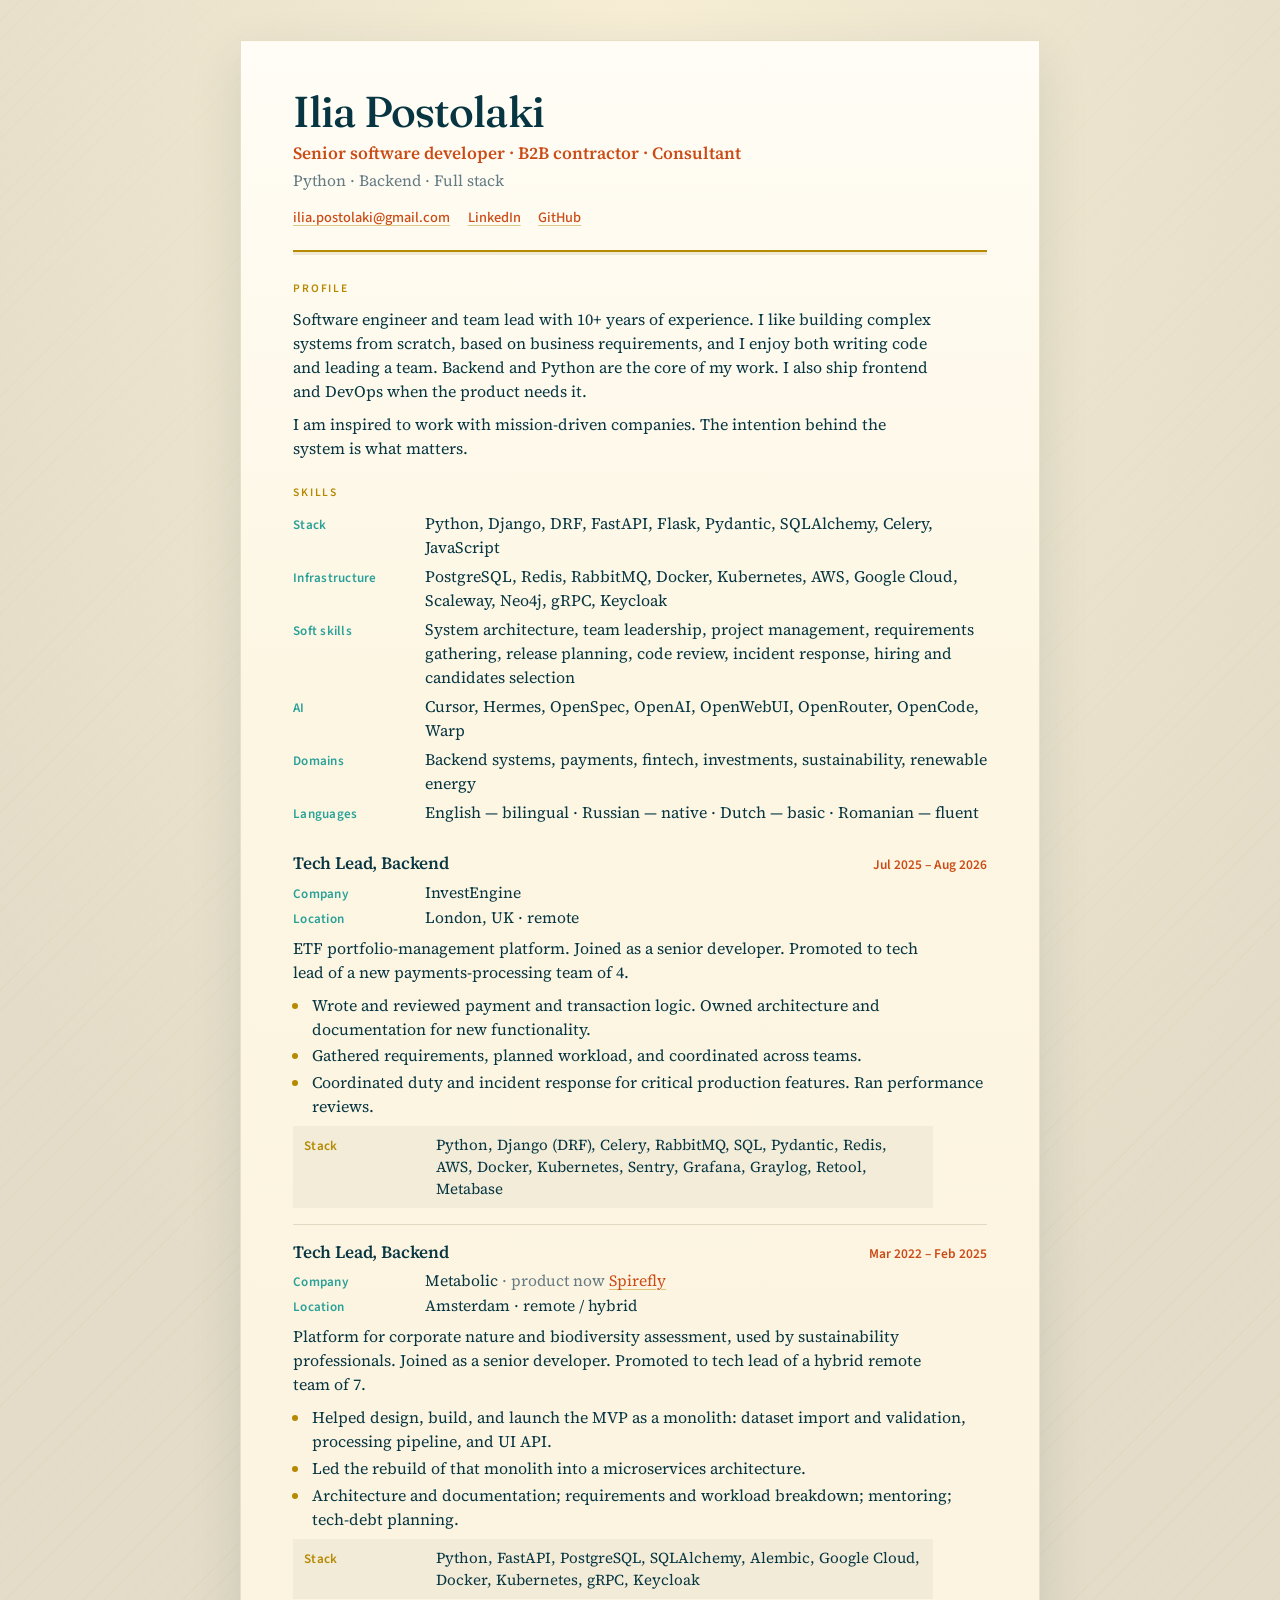
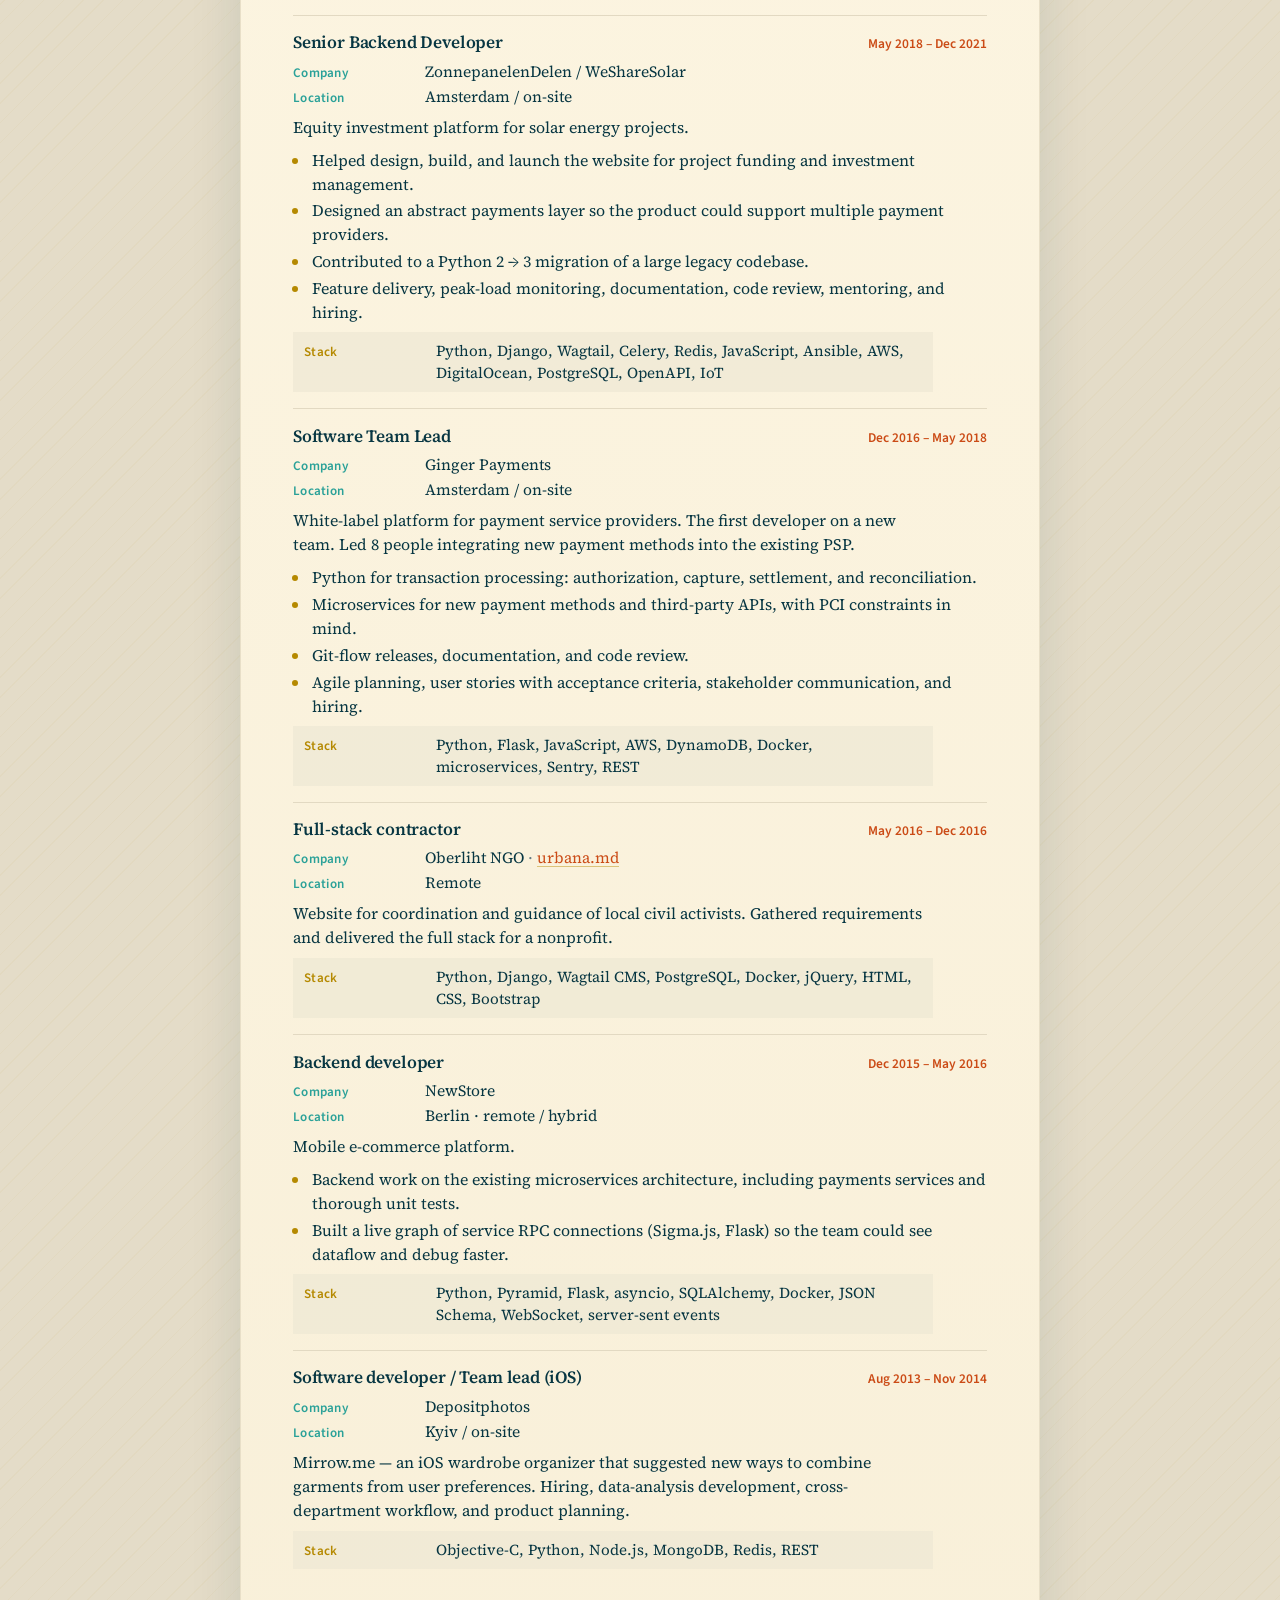
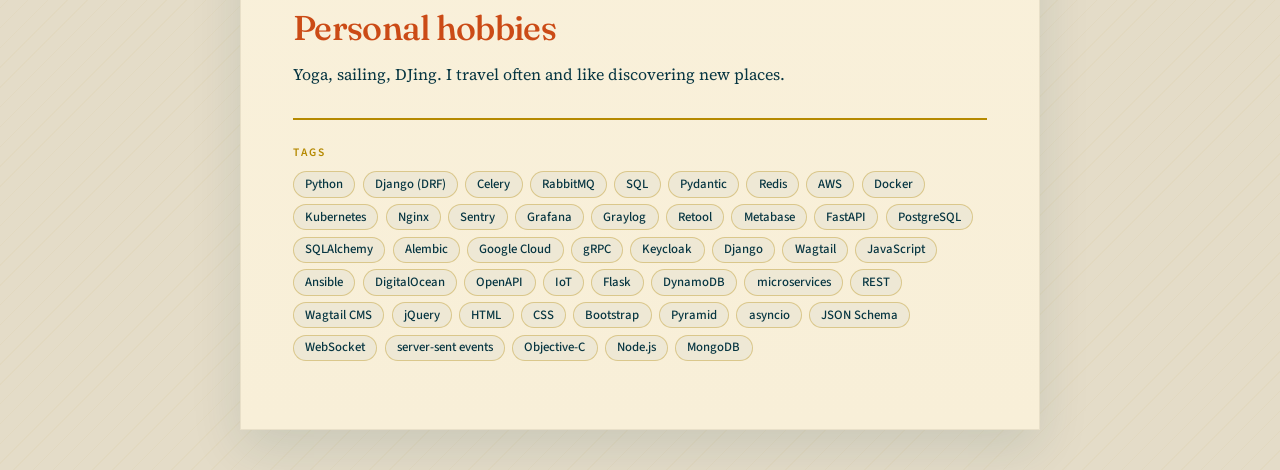
==== index.html @ b8ff885e "Initial commit: warm-design CV page and PDF script. Co-authored-by: Cursor <cursoragent@cursor.com>" ====
<!DOCTYPE html>
<html lang="en">
<head>
  <meta charset="utf-8">
  <meta name="viewport" content="width=device-width, initial-scale=1">
  <title>Ilia Postolaki — CV</title>
  <link rel="preconnect" href="https://fonts.googleapis.com">
  <link rel="preconnect" href="https://fonts.gstatic.com" crossorigin>
  <link href="https://fonts.googleapis.com/css2?family=Fraunces:opsz,wght@9..144,500;9..144,600&family=Source+Sans+3:wght@500;600&family=Source+Serif+4:opsz,ital,wght@8..60,0,400;8..60,0,600;8..60,1,400&display=swap" rel="stylesheet">
  <link rel="stylesheet" href="styles.css">
</head>
<body>
  <main class="page">
    <header class="masthead">
      <h1>Ilia Postolaki</h1>
      <p class="role">Senior software developer · B2B contractor · Consultant</p>
      <p class="focus">Python · Backend · Full stack</p>
      <p class="meta">
        <a href="mailto:ilia.postolaki@gmail.com">ilia.postolaki@gmail.com</a>
        <a href="https://www.linkedin.com/in/ilia-postolaki-63a211159">LinkedIn</a>
        <a href="https://github.com/ipostolaki/">GitHub</a>
      </p>
    </header>

    <section class="block">
      <h2>Profile</h2>
      <p>
        Software engineer and team lead with 10+ years of experience.
        I like building complex systems from scratch, based on business requirements,
        and I enjoy both writing code and leading a team.
        Backend and Python are the core of my work. I also ship frontend and DevOps when the product needs it.
      </p>
      <p>
        I am inspired to work with mission-driven companies. The intention behind the system is what matters.
      </p>
    </section>

    <section class="block skills">
      <h2>Skills</h2>
      <ul>
        <li><span>Stack</span> Python, Django, DRF, FastAPI, Flask, Pydantic, SQLAlchemy, Celery, JavaScript</li>
        <li><span>Infrastructure</span> PostgreSQL, Redis, RabbitMQ, Docker, Kubernetes, AWS, Google Cloud, Scaleway, Neo4j, gRPC, Keycloak</li>
        <li><span>Soft skills</span> System architecture, team leadership, project management, requirements gathering, release planning, code review, incident response, hiring and candidates selection</li>
        <li><span>AI</span> Cursor, Hermes, OpenSpec, OpenAI, OpenWebUI, OpenRouter, OpenCode, Warp</li>
        <li><span>Domains</span> Backend systems, payments, fintech, investments, sustainability, renewable energy</li>
        <li><span>Languages</span> English — bilingual · Russian — native · Dutch — basic · Romanian — fluent</li>
      </ul>
    </section>

    <section class="block">
      <article class="job">
        <header>
          <div class="job-heading">
            <h3>Tech Lead, Backend</h3>
            <p class="dates">Jul 2025 – Aug 2026</p>
          </div>
          <dl class="job-meta">
            <div>
              <dt>Company</dt>
              <dd>InvestEngine</dd>
            </div>
            <div>
              <dt>Location</dt>
              <dd>London, UK · remote</dd>
            </div>
          </dl>
        </header>
        <p class="context">
          ETF portfolio-management platform.
          Joined as a senior developer. Promoted to tech lead of a new payments-processing team of 4.
        </p>
        <ul>
          <li>Wrote and reviewed payment and transaction logic. Owned architecture and documentation for new functionality.</li>
          <li>Gathered requirements, planned workload, and coordinated across teams.</li>
          <li>Coordinated duty and incident response for critical production features. Ran performance reviews.</li>
        </ul>
        <p class="tech"><span>Stack</span> Python, Django (DRF), Celery, RabbitMQ, SQL, Pydantic, Redis, AWS, Docker, Kubernetes, Sentry, Grafana, Graylog, Retool, Metabase</p>
      </article>

      <article class="job">
        <header>
          <div class="job-heading">
            <h3>Tech Lead, Backend</h3>
            <p class="dates">Mar 2022 – Feb 2025</p>
          </div>
          <dl class="job-meta">
            <div>
              <dt>Company</dt>
              <dd>Metabolic <span class="quiet">· product now <a href="https://spirefly.com/">Spirefly</a></span></dd>
            </div>
            <div>
              <dt>Location</dt>
              <dd>Amsterdam · remote / hybrid</dd>
            </div>
          </dl>
        </header>
        <p class="context">
          Platform for corporate nature and biodiversity assessment, used by sustainability professionals.
          Joined as a senior developer. Promoted to tech lead of a hybrid remote team of 7.
        </p>
        <ul>
          <li>Helped design, build, and launch the MVP as a monolith: dataset import and validation, processing pipeline, and UI API.</li>
          <li>Led the rebuild of that monolith into a microservices architecture.</li>
          <li>Architecture and documentation; requirements and workload breakdown; mentoring; tech-debt planning.</li>
        </ul>
        <p class="tech"><span>Stack</span> Python, FastAPI, PostgreSQL, SQLAlchemy, Alembic, Google Cloud, Docker, Kubernetes, gRPC, Keycloak</p>
      </article>

      <article class="job">
        <header>
          <div class="job-heading">
            <h3>Senior Backend Developer</h3>
            <p class="dates">May 2018 – Dec 2021</p>
          </div>
          <dl class="job-meta">
            <div>
              <dt>Company</dt>
              <dd>ZonnepanelenDelen / WeShareSolar</dd>
            </div>
            <div>
              <dt>Location</dt>
              <dd>Amsterdam / on-site</dd>
            </div>
          </dl>
        </header>
        <p class="context">Equity investment platform for solar energy projects.</p>
        <ul>
          <li>Helped design, build, and launch the website for project funding and investment management.</li>
          <li>Designed an abstract payments layer so the product could support multiple payment providers.</li>
          <li>Contributed to a Python 2 → 3 migration of a large legacy codebase.</li>
          <li>Feature delivery, peak-load monitoring, documentation, code review, mentoring, and hiring.</li>
        </ul>
        <p class="tech"><span>Stack</span> Python, Django, Wagtail, Celery, Redis, JavaScript, Ansible, AWS, DigitalOcean, PostgreSQL, OpenAPI, IoT</p>
      </article>

      <article class="job">
        <header>
          <div class="job-heading">
            <h3>Software Team Lead</h3>
            <p class="dates">Dec 2016 – May 2018</p>
          </div>
          <dl class="job-meta">
            <div>
              <dt>Company</dt>
              <dd>Ginger Payments</dd>
            </div>
            <div>
              <dt>Location</dt>
              <dd>Amsterdam / on-site</dd>
            </div>
          </dl>
        </header>
        <p class="context">
          White-label platform for payment service providers.
          The first developer on a new team. Led 8 people integrating new payment methods into the existing PSP.
        </p>
        <ul>
          <li>Python for transaction processing: authorization, capture, settlement, and reconciliation.</li>
          <li>Microservices for new payment methods and third-party APIs, with PCI constraints in mind.</li>
          <li>Git-flow releases, documentation, and code review.</li>
          <li>Agile planning, user stories with acceptance criteria, stakeholder communication, and hiring.</li>
        </ul>
        <p class="tech"><span>Stack</span> Python, Flask, JavaScript, AWS, DynamoDB, Docker, microservices, Sentry, REST</p>
      </article>

      <article class="job">
        <header>
          <div class="job-heading">
            <h3>Full-stack contractor</h3>
            <p class="dates">May 2016 – Dec 2016</p>
          </div>
          <dl class="job-meta">
            <div>
              <dt>Company</dt>
              <dd>Oberliht NGO <span class="quiet">· <a href="https://github.com/ipostolaki/urbana">urbana.md</a></span></dd>
            </div>
            <div>
              <dt>Location</dt>
              <dd>Remote</dd>
            </div>
          </dl>
        </header>
        <p class="context">
          Website for coordination and guidance of local civil activists.
          Gathered requirements and delivered the full stack for a nonprofit.
        </p>
        <p class="tech"><span>Stack</span> Python, Django, Wagtail CMS, PostgreSQL, Docker, jQuery, HTML, CSS, Bootstrap</p>
      </article>

      <article class="job">
        <header>
          <div class="job-heading">
            <h3>Backend developer</h3>
            <p class="dates">Dec 2015 – May 2016</p>
          </div>
          <dl class="job-meta">
            <div>
              <dt>Company</dt>
              <dd>NewStore</dd>
            </div>
            <div>
              <dt>Location</dt>
              <dd>Berlin · remote / hybrid</dd>
            </div>
          </dl>
        </header>
        <p class="context">Mobile e-commerce platform.</p>
        <ul>
          <li>Backend work on the existing microservices architecture, including payments services and thorough unit tests.</li>
          <li>Built a live graph of service RPC connections (Sigma.js, Flask) so the team could see dataflow and debug faster.</li>
        </ul>
        <p class="tech"><span>Stack</span> Python, Pyramid, Flask, asyncio, SQLAlchemy, Docker, JSON Schema, WebSocket, server-sent events</p>
      </article>

      <article class="job">
        <header>
          <div class="job-heading">
            <h3>Software developer / Team lead (iOS)</h3>
            <p class="dates">Aug 2013 – Nov 2014</p>
          </div>
          <dl class="job-meta">
            <div>
              <dt>Company</dt>
              <dd>Depositphotos</dd>
            </div>
            <div>
              <dt>Location</dt>
              <dd>Kyiv / on-site</dd>
            </div>
          </dl>
        </header>
        <p class="context">
          Mirrow.me — an iOS wardrobe organizer that suggested new ways to combine garments from user preferences.
          Hiring, data-analysis development, cross-department workflow, and product planning.
        </p>
        <p class="tech"><span>Stack</span> Objective-C, Python, Node.js, MongoDB, Redis, REST</p>
      </article>
    </section>

    <section class="block personal">
      <h2>Personal hobbies</h2>
      <p>Yoga, sailing, DJing. I travel often and like discovering new places.</p>
    </section>

    <section class="block tags-block">
      <h2>Tags</h2>
      <ul class="tag-list">
        <li>Python</li>
        <li>Django (DRF)</li>
        <li>Celery</li>
        <li>RabbitMQ</li>
        <li>SQL</li>
        <li>Pydantic</li>
        <li>Redis</li>
        <li>AWS</li>
        <li>Docker</li>
        <li>Kubernetes</li>
        <li>Nginx</li>
        <li>Sentry</li>
        <li>Grafana</li>
        <li>Graylog</li>
        <li>Retool</li>
        <li>Metabase</li>
        <li>FastAPI</li>
        <li>PostgreSQL</li>
        <li>SQLAlchemy</li>
        <li>Alembic</li>
        <li>Google Cloud</li>
        <li>gRPC</li>
        <li>Keycloak</li>
        <li>Django</li>
        <li>Wagtail</li>
        <li>JavaScript</li>
        <li>Ansible</li>
        <li>DigitalOcean</li>
        <li>OpenAPI</li>
        <li>IoT</li>
        <li>Flask</li>
        <li>DynamoDB</li>
        <li>microservices</li>
        <li>REST</li>
        <li>Wagtail CMS</li>
        <li>jQuery</li>
        <li>HTML</li>
        <li>CSS</li>
        <li>Bootstrap</li>
        <li>Pyramid</li>
        <li>asyncio</li>
        <li>JSON Schema</li>
        <li>WebSocket</li>
        <li>server-sent events</li>
        <li>Objective-C</li>
        <li>Node.js</li>
        <li>MongoDB</li>
      </ul>
    </section>
  </main>
</body>
</html>
---- styles.css ----
:root {
  --base03: #002b36;
  --base02: #073642;
  --base01: #586e75;
  --base00: #657b83;
  --base0: #839496;
  --base1: #93a1a1;
  --base2: #eee8d5;
  --base3: #fdf6e3;
  --yellow: #b58900;
  --orange: #cb4b16;
  --cyan: #2aa198;
  --paper: var(--base3);
  --desk: #e4dcc8;
  --ink: var(--base02);
  --muted: var(--base00);
  --line: #e2d9c2;
  --link: var(--orange);
  --measure: 50rem;
  --page-pad: 3rem 3.25rem 2.75rem;
}

*,
*::before,
*::after {
  box-sizing: border-box;
}

html {
  font-size: 16px;
}

body {
  margin: 0;
  min-height: 100vh;
  background-color: var(--desk);
  background-image:
    radial-gradient(ellipse 90% 60% at 50% 0%, #f6edd4 0%, transparent 70%),
    repeating-linear-gradient(
      135deg,
      rgb(181 137 0 / 4%) 0 1px,
      transparent 1px 14px
    );
  color: var(--ink);
  font-family: "Source Serif 4", Georgia, serif;
  font-optical-sizing: auto;
  font-weight: 400;
  line-height: 1.5;
  -webkit-font-smoothing: antialiased;
}

a {
  color: var(--link);
  text-decoration-color: rgb(181 137 0 / 45%);
  text-underline-offset: 0.18em;
}

a:hover {
  color: var(--yellow);
  text-decoration-color: var(--yellow);
}

.page {
  width: min(var(--measure), calc(100% - 2rem));
  margin: 2.5rem auto;
  padding: var(--page-pad);
  background-color: var(--paper);
  background-image:
    linear-gradient(180deg, #fffdf6 0%, var(--base3) 18%, #f8efd8 100%);
  border: 1px solid #e8dfc8;
  box-shadow:
    0 1px 0 #fffaf0 inset,
    0 18px 48px rgb(7 54 66 / 12%);
}

.masthead {
  margin-bottom: 1.75rem;
  padding-bottom: 1.35rem;
  border-bottom: 2px solid var(--yellow);
  box-shadow: 0 3px 0 var(--base2);
}

.masthead h1 {
  margin: 0 0 0.4rem;
  color: var(--base02);
  font-family: Fraunces, Georgia, serif;
  font-optical-sizing: auto;
  font-size: 2.7rem;
  font-weight: 500;
  letter-spacing: -0.02em;
  line-height: 1.05;
}

.role,
.focus {
  margin: 0;
}

.role {
  color: var(--orange);
  font-size: 1.08rem;
  font-weight: 600;
}

.focus,
.meta {
  color: var(--muted);
}

.focus {
  margin-top: 0.15rem;
  font-size: 0.98rem;
}

.meta {
  display: flex;
  flex-wrap: wrap;
  align-items: center;
  gap: 0.25rem 1.1rem;
  margin: 0.9rem 0 0;
  font-family: "Source Sans 3", "Segoe UI", sans-serif;
  font-size: 0.9rem;
  font-weight: 500;
}

.block {
  margin-bottom: 1.5rem;
}

.block h2 {
  margin: 0 0 0.6rem;
  color: var(--yellow);
  font-family: "Source Sans 3", "Segoe UI", sans-serif;
  font-size: 0.72rem;
  font-weight: 600;
  letter-spacing: 0.16em;
  text-transform: uppercase;
}

.block p {
  margin: 0 0 0.55rem;
  max-width: 40rem;
}

.block p:last-child {
  margin-bottom: 0;
}

.skills ul {
  margin: 0;
  padding: 0;
  list-style: none;
}

.skills li {
  display: grid;
  grid-template-columns: 7.25rem minmax(0, 1fr);
  gap: 0.35rem 1rem;
  margin: 0 0 0.32rem;
  align-items: baseline;
}

.skills li span,
.job-meta dt,
.tech span {
  color: var(--cyan);
  font-family: "Source Sans 3", "Segoe UI", sans-serif;
  font-size: 0.82rem;
  font-weight: 600;
  letter-spacing: 0.02em;
}

.job {
  padding: 0.9rem 0 1rem;
  border-top: 1px solid var(--line);
  break-inside: avoid;
  page-break-inside: avoid;
}

.job:first-of-type {
  border-top: 0;
  padding-top: 0.15rem;
}

.job > header {
  margin-bottom: 0.4rem;
}

.job-heading {
  display: grid;
  grid-template-columns: minmax(0, 1fr) auto;
  gap: 0.35rem 1.25rem;
  align-items: baseline;
}

.job h3 {
  margin: 0;
  color: var(--base02);
  font-size: 1.08rem;
  font-weight: 600;
  letter-spacing: -0.01em;
}

.job-meta {
  display: grid;
  gap: 0.08rem;
  margin: 0.22rem 0 0;
}

.job-meta > div {
  display: grid;
  grid-template-columns: 7.25rem minmax(0, 1fr);
  gap: 0.35rem 1rem;
  align-items: baseline;
}

.job-meta dt {
  margin: 0;
}

.job-meta dd {
  margin: 0;
  font-size: 0.98rem;
}

.dates {
  margin: 0;
  color: var(--orange);
  font-family: "Source Sans 3", "Segoe UI", sans-serif;
  font-size: 0.84rem;
  font-weight: 600;
  font-variant-numeric: tabular-nums;
  text-align: right;
  white-space: nowrap;
}

.quiet {
  color: var(--muted);
}

.context {
  margin: 0 0 0.45rem;
  max-width: 40rem;
  color: var(--ink);
}

.job ul {
  margin: 0 0 0.5rem;
  padding: 0 0 0 1.05rem;
}

.job li {
  margin: 0 0 0.18rem;
  padding-left: 0.15rem;
}

.job li::marker {
  color: var(--yellow);
}

.tech {
  display: grid;
  grid-template-columns: 7.25rem minmax(0, 1fr);
  gap: 0.35rem 1rem;
  align-items: baseline;
  margin: 0.55rem 0 0;
  padding: 0.5rem 0.7rem;
  border-top: 0;
  max-width: none;
  background: rgb(238 232 213 / 70%);
  color: var(--base02);
  font-size: 0.95rem;
  line-height: 1.45;
}

.tech span {
  color: var(--yellow);
}

.personal p {
  margin: 0;
}

.block.tags-block {
  margin-top: 2rem;
  padding-top: 1.5rem;
  border-top: 2px solid var(--yellow);
}

.block.personal h2 {
  margin: 0 0 1rem;
  color: var(--orange);
  font-family: Fraunces, Georgia, serif;
  font-optical-sizing: auto;
  font-size: 2.15rem;
  font-weight: 500;
  letter-spacing: -0.02em;
  line-height: 1.1;
  text-transform: none;
}

.tag-list {
  display: flex;
  flex-wrap: wrap;
  gap: 0.4rem 0.45rem;
  margin: 0;
  padding: 0;
  list-style: none;
}

.tag-list li {
  margin: 0;
  padding: 0.22rem 0.7rem;
  border: 1px solid rgb(181 137 0 / 35%);
  border-radius: 999px;
  background: var(--base2);
  color: var(--base02);
  font-family: "Source Sans 3", "Segoe UI", sans-serif;
  font-size: 0.8rem;
  font-weight: 500;
  line-height: 1.35;
}

@media (max-width: 720px) {
  .page {
    width: 100%;
    margin: 0;
    padding: 1.75rem 1.25rem 2.25rem;
    border: 0;
    box-shadow: none;
  }

  .masthead h1 {
    font-size: 2.15rem;
  }

  .skills li,
  .job-heading,
  .job-meta > div,
  .tech {
    grid-template-columns: 1fr;
    gap: 0.15rem;
  }

  .dates {
    text-align: left;
  }
}

@page {
  size: A4;
  margin: 8mm;
}

@page {
  @bottom-center {
    content: counter(page) " / " counter(pages);
    font-family: "Source Sans 3", sans-serif;
    font-size: 8pt;
    color: #b58900;
  }
}

@media print {
  html {
    font-size: 10.4pt;
  }

  .page {
    width: auto;
    max-width: none;
    margin: 8mm;
    background: var(--paper);
    -webkit-box-decoration-break: clone;
    box-decoration-break: clone;
  }

  a {
    text-decoration: none;
  }

  .masthead {
    margin-bottom: 1.1rem;
    padding-bottom: 0.9rem;
  }

  .masthead h1 {
    font-size: 26pt;
  }

  .block {
    margin-bottom: 0.95rem;
  }

  .job {
    padding: 0.55rem 0 0.65rem;
  }

  .tech {
    padding: 0.35rem 0.5rem;
  }
}
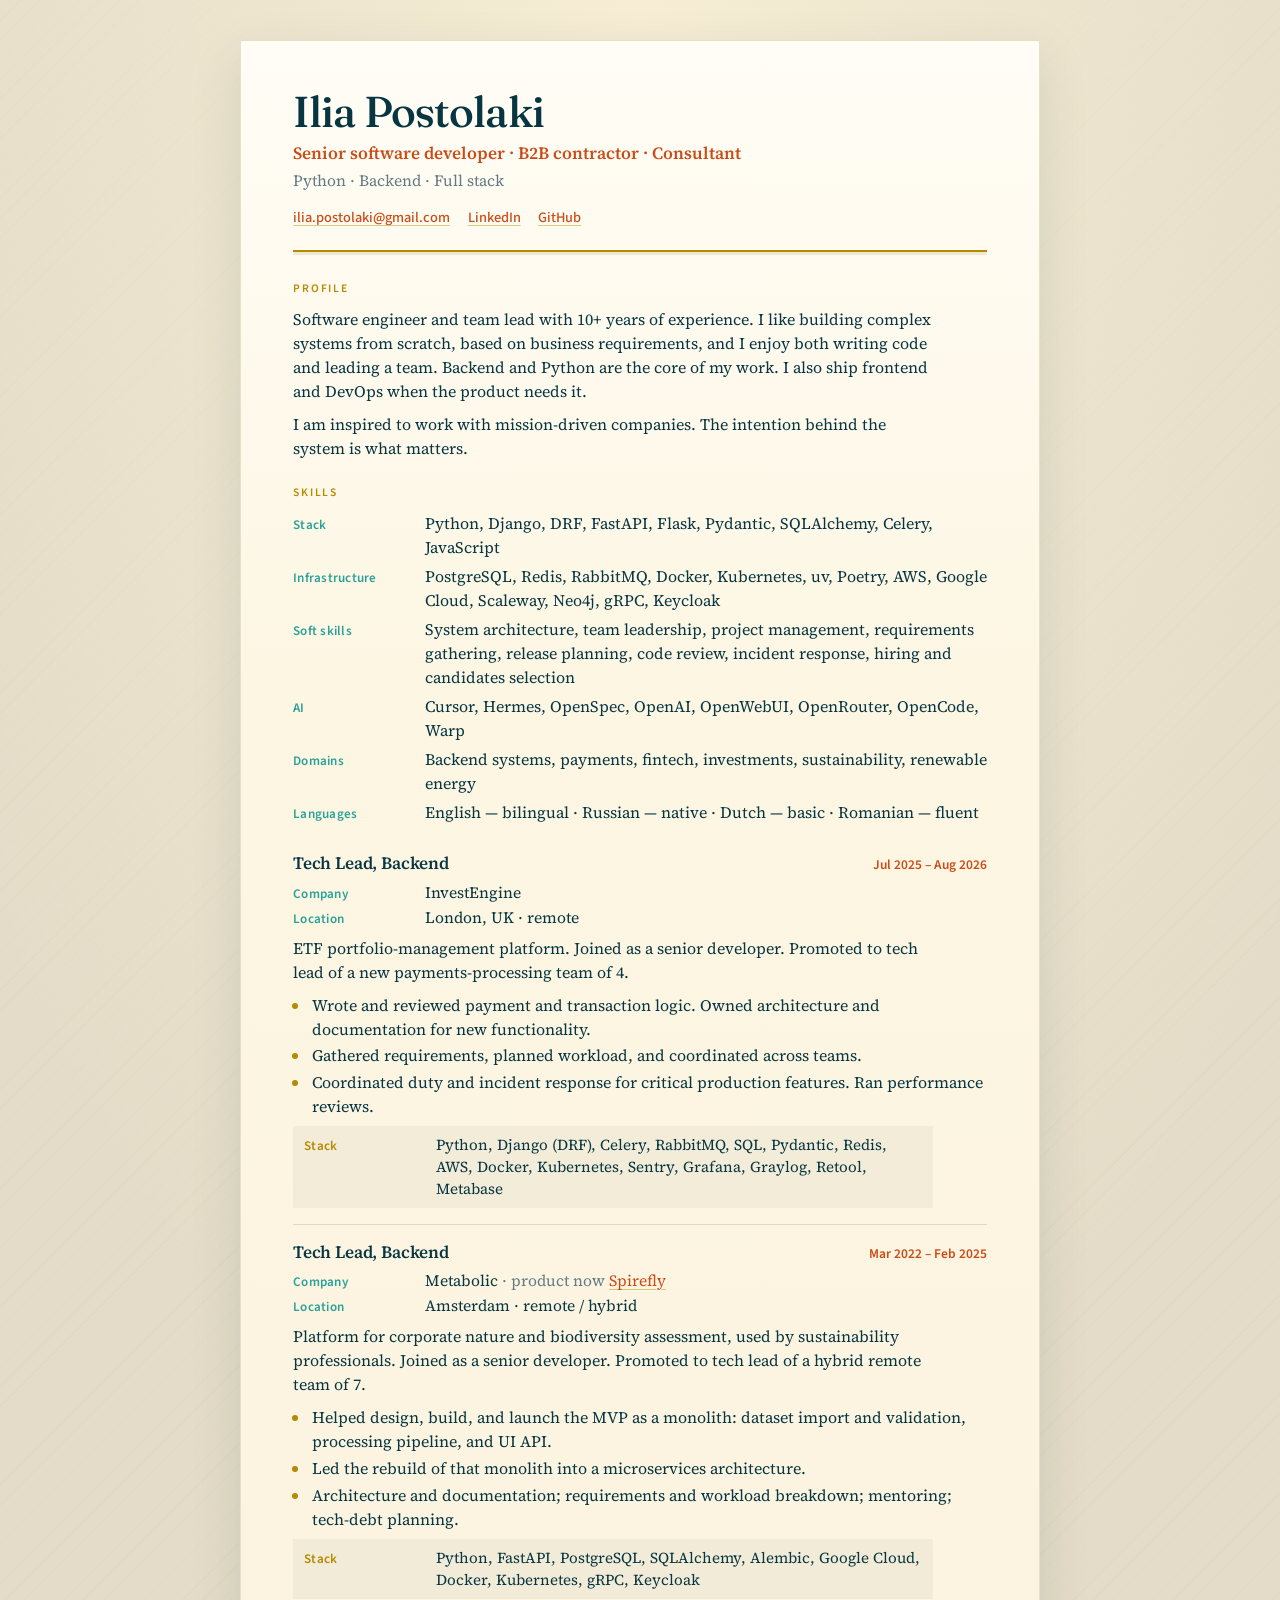
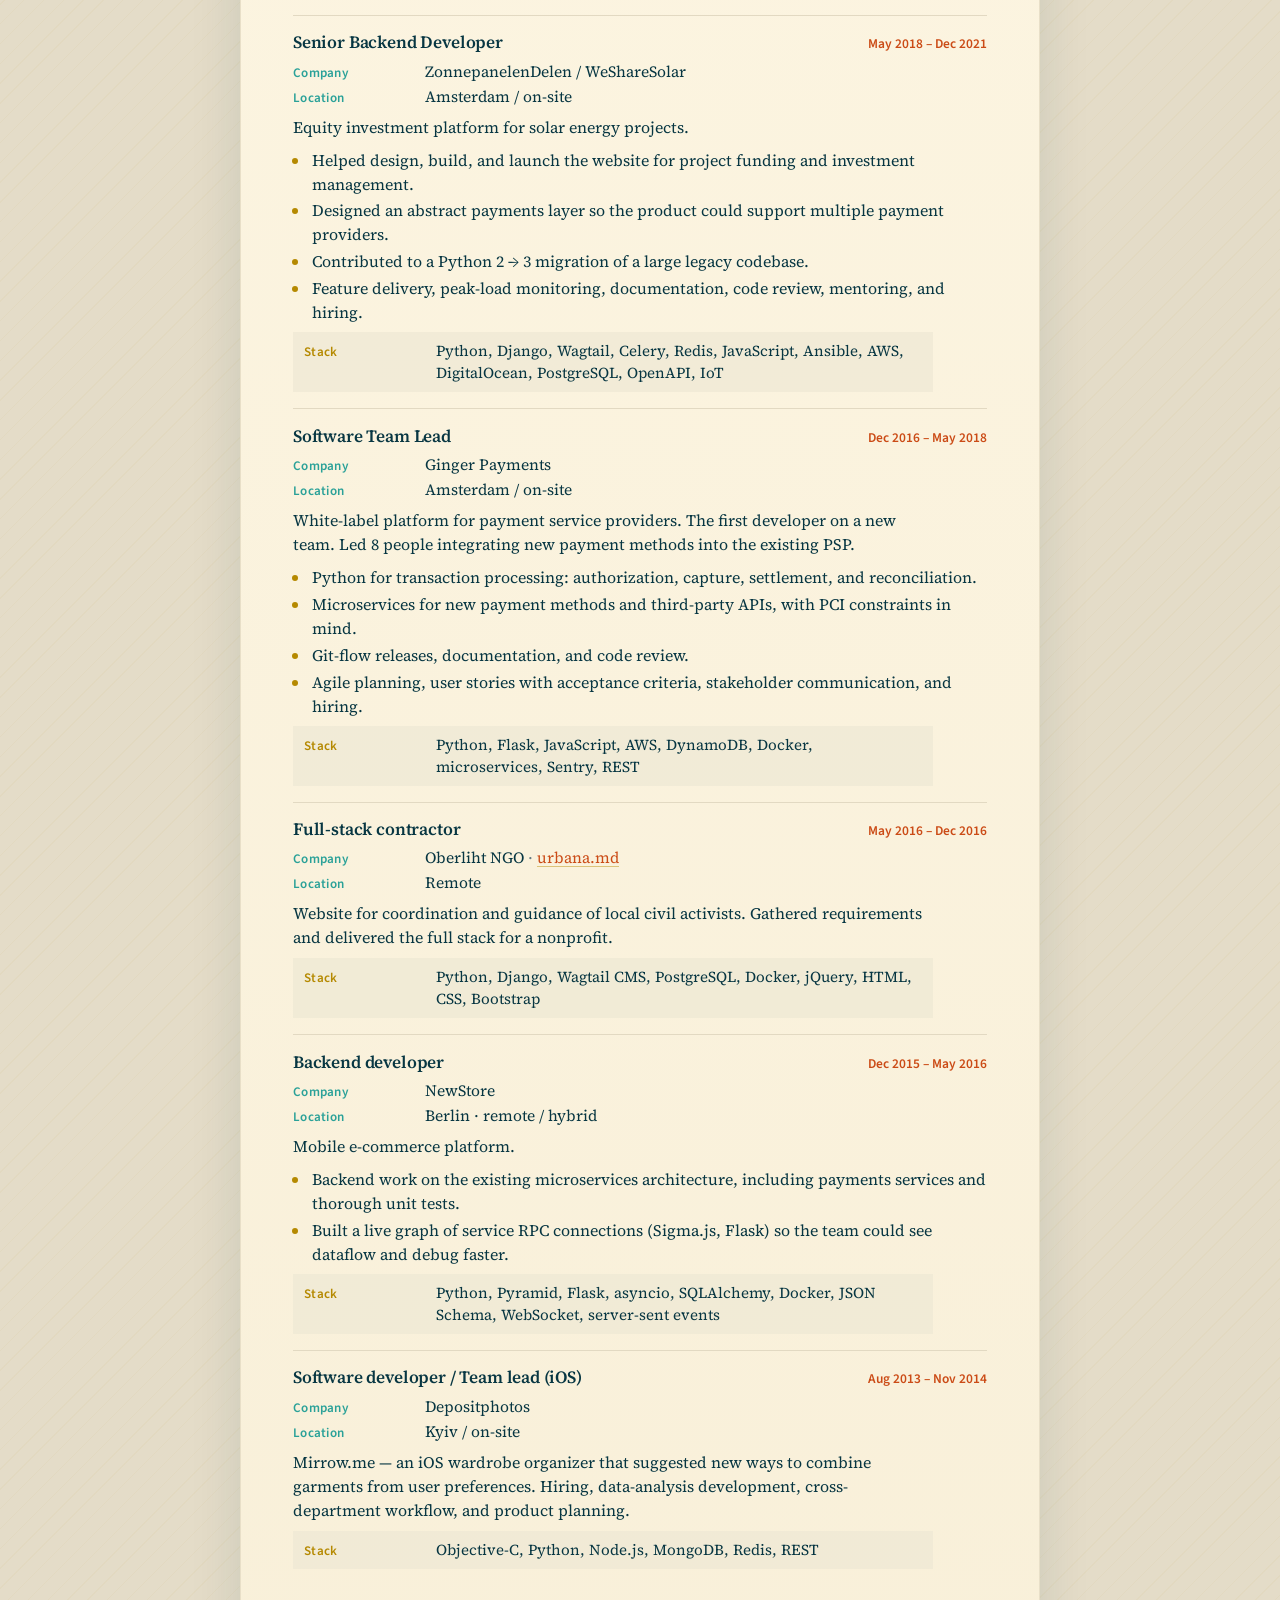
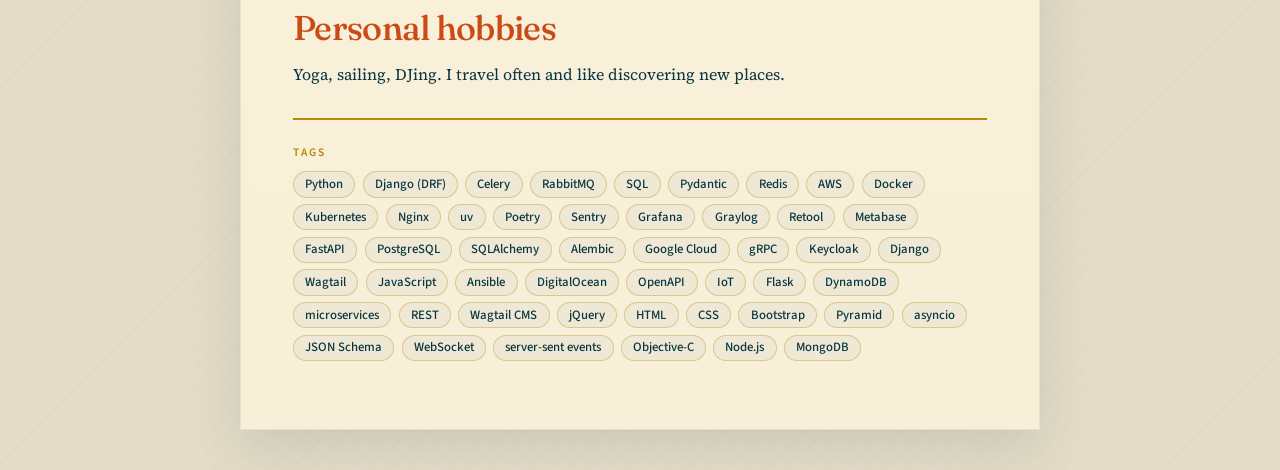
==== commit ae44305b: "Add uv and Poetry to infrastructure and tags. Co-authored-by: Cursor <cursoragent@cursor.com>" ====
--- a/index.html
+++ b/index.html
@@ -39,7 +39,7 @@
       <h2>Skills</h2>
       <ul>
         <li><span>Stack</span> Python, Django, DRF, FastAPI, Flask, Pydantic, SQLAlchemy, Celery, JavaScript</li>
-        <li><span>Infrastructure</span> PostgreSQL, Redis, RabbitMQ, Docker, Kubernetes, AWS, Google Cloud, Scaleway, Neo4j, gRPC, Keycloak</li>
+        <li><span>Infrastructure</span> PostgreSQL, Redis, RabbitMQ, Docker, Kubernetes, uv, Poetry, AWS, Google Cloud, Scaleway, Neo4j, gRPC, Keycloak</li>
         <li><span>Soft skills</span> System architecture, team leadership, project management, requirements gathering, release planning, code review, incident response, hiring and candidates selection</li>
         <li><span>AI</span> Cursor, Hermes, OpenSpec, OpenAI, OpenWebUI, OpenRouter, OpenCode, Warp</li>
         <li><span>Domains</span> Backend systems, payments, fintech, investments, sustainability, renewable energy</li>
@@ -256,6 +256,8 @@
         <li>Docker</li>
         <li>Kubernetes</li>
         <li>Nginx</li>
+        <li>uv</li>
+        <li>Poetry</li>
         <li>Sentry</li>
         <li>Grafana</li>
         <li>Graylog</li>
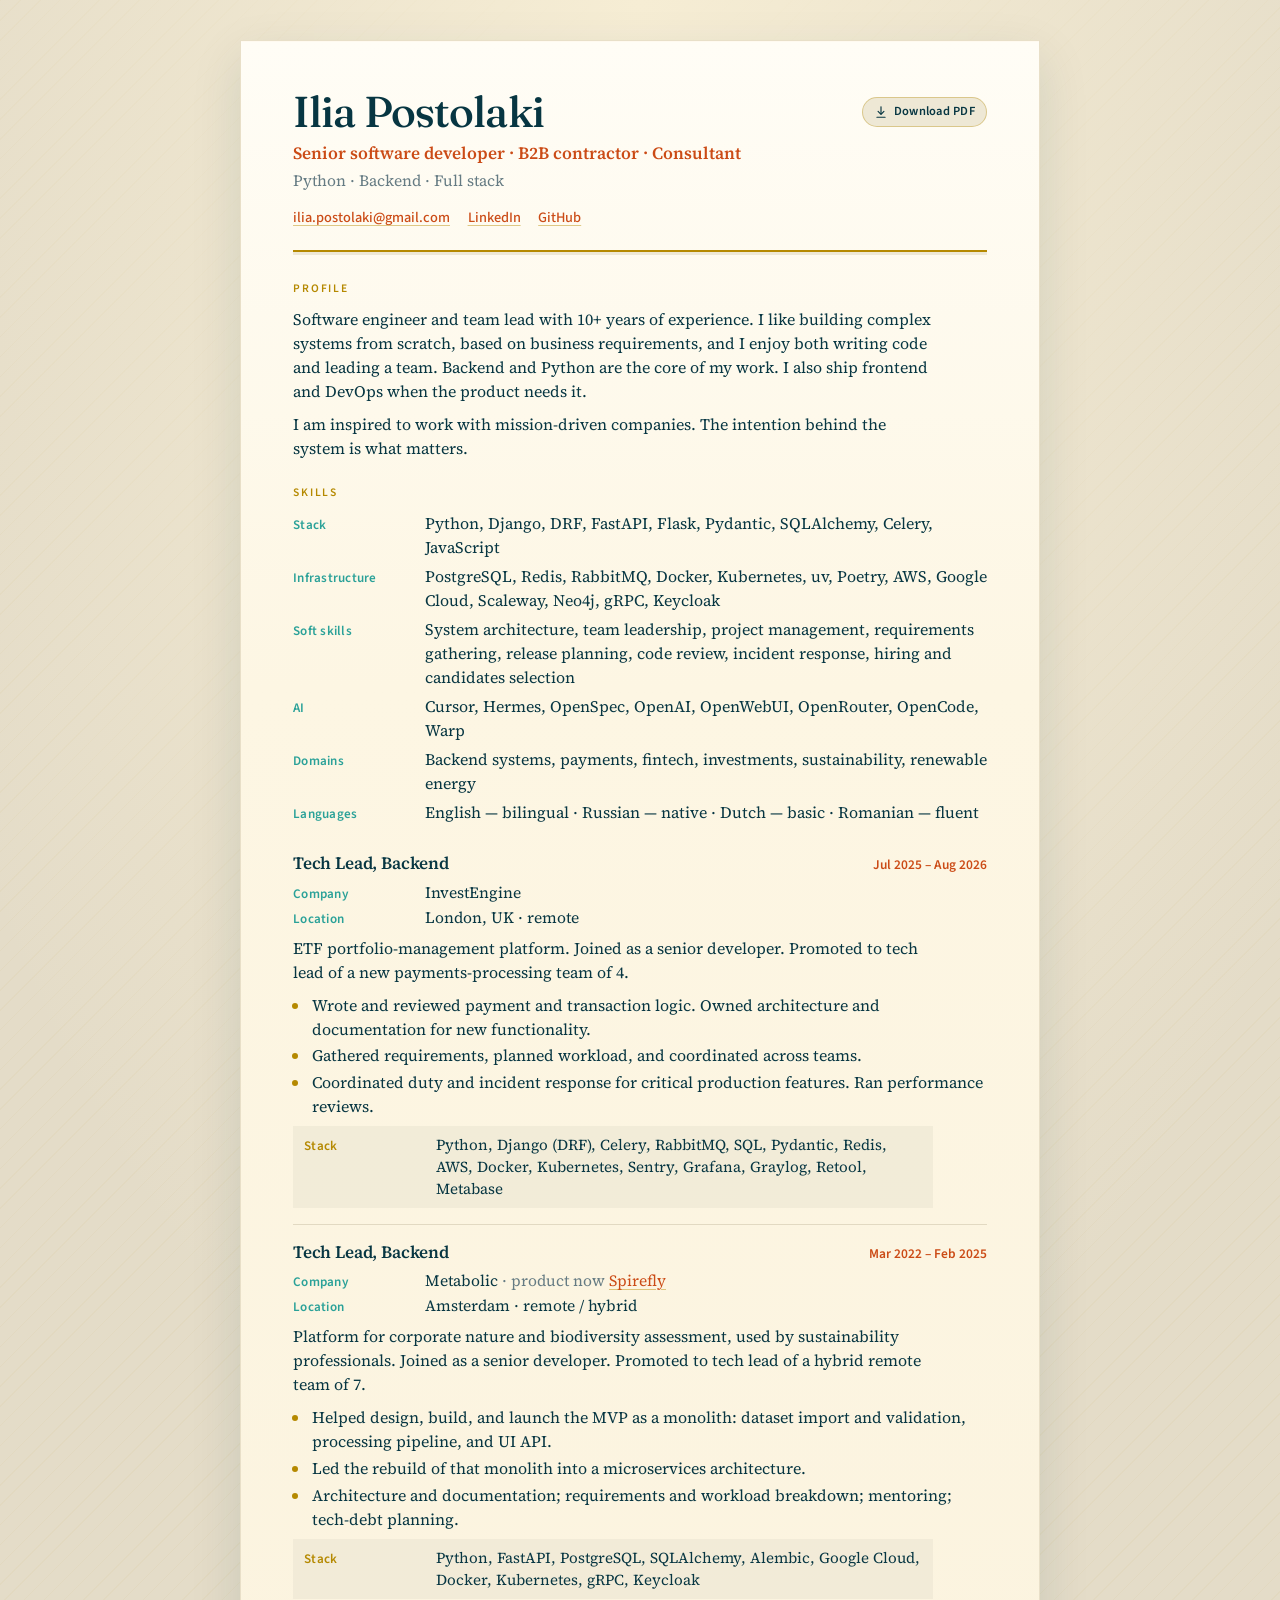
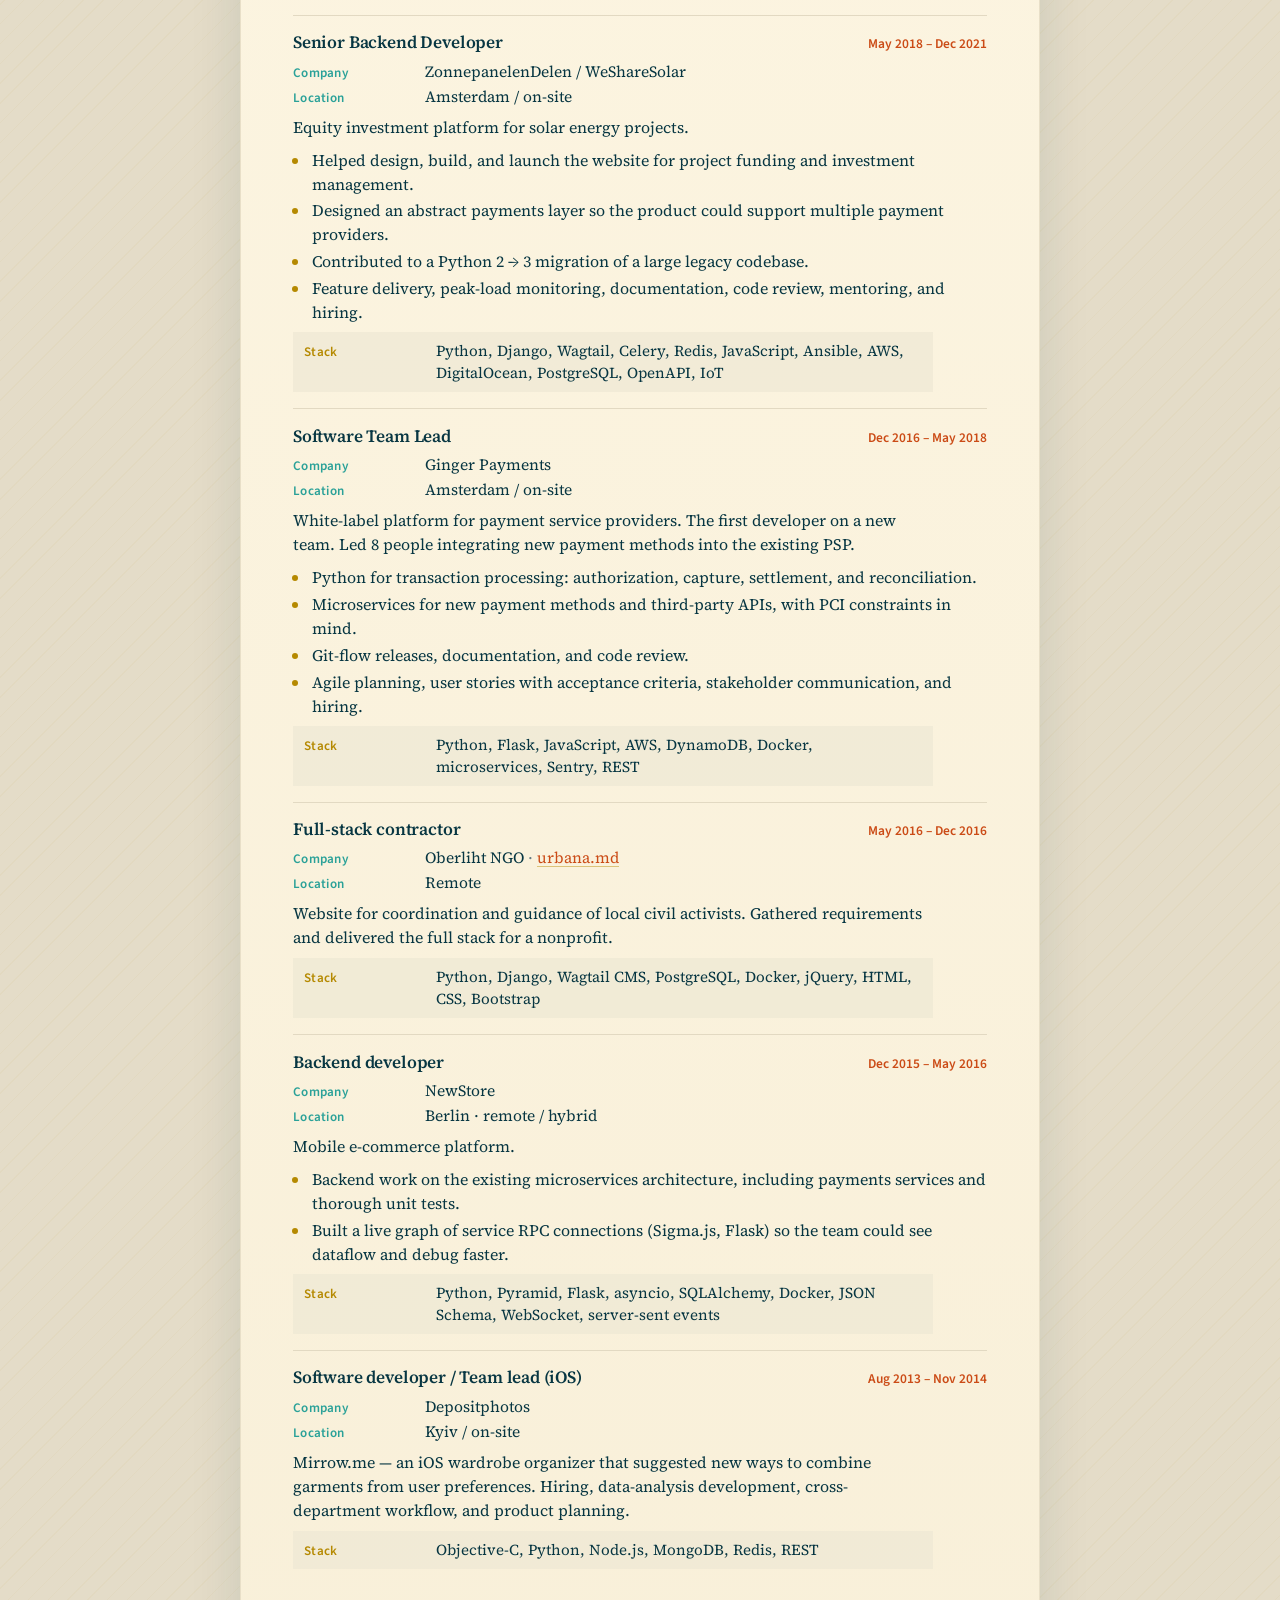
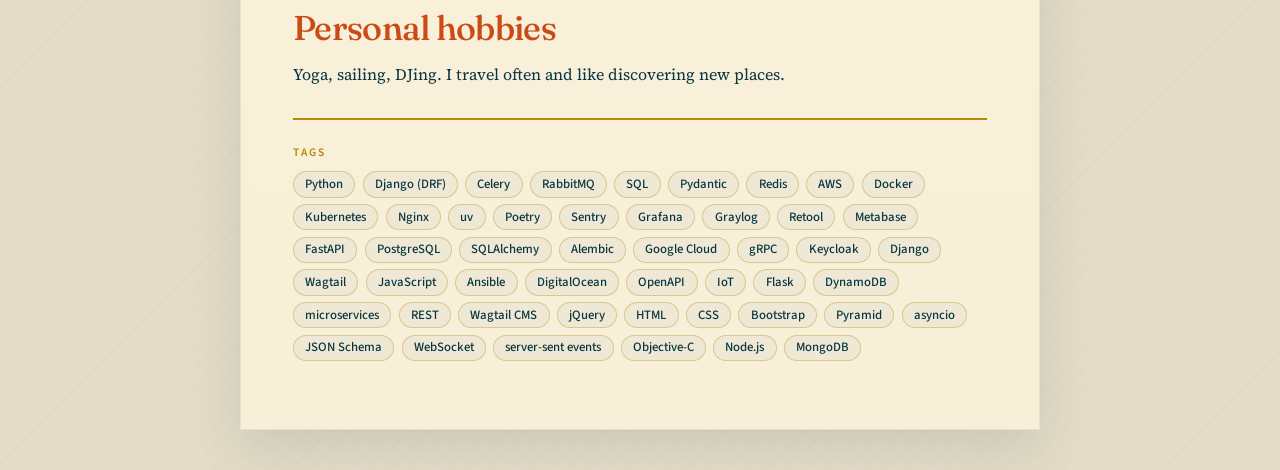
==== commit 97078897: "Add download button, rename PDF, and block crawlers with robots.txt. Co-authored-by: Cursor <cursora" ====
--- a/index.html
+++ b/index.html
@@ -12,7 +12,17 @@
 <body>
   <main class="page">
     <header class="masthead">
-      <h1>Ilia Postolaki</h1>
+      <div class="masthead-top">
+        <h1>Ilia Postolaki</h1>
+        <a class="pdf-download" href="cv_ilia_postolaki.pdf" download>
+          <svg xmlns="http://www.w3.org/2000/svg" width="14" height="14" viewBox="0 0 24 24" fill="none" stroke="currentColor" stroke-width="2" stroke-linecap="round" stroke-linejoin="round" aria-hidden="true">
+            <path d="M12 3v12"/>
+            <path d="M7 11l5 5 5-5"/>
+            <path d="M5 21h14"/>
+          </svg>
+          Download PDF
+        </a>
+      </div>
       <p class="role">Senior software developer · B2B contractor · Consultant</p>
       <p class="focus">Python · Backend · Full stack</p>
       <p class="meta">
--- a/styles.css
+++ b/styles.css
@@ -80,8 +80,17 @@
   box-shadow: 0 3px 0 var(--base2);
 }
 
+.masthead-top {
+  display: flex;
+  flex-wrap: wrap;
+  align-items: center;
+  justify-content: space-between;
+  gap: 0.45rem 1rem;
+  margin-bottom: 0.4rem;
+}
+
 .masthead h1 {
-  margin: 0 0 0.4rem;
+  margin: 0;
   color: var(--base02);
   font-family: Fraunces, Georgia, serif;
   font-optical-sizing: auto;
@@ -89,6 +98,33 @@
   font-weight: 500;
   letter-spacing: -0.02em;
   line-height: 1.05;
+}
+
+.pdf-download {
+  display: inline-flex;
+  align-items: center;
+  gap: 0.35rem;
+  padding: 0.28rem 0.7rem;
+  border: 1px solid rgb(181 137 0 / 35%);
+  border-radius: 999px;
+  background: var(--base2);
+  color: var(--base02);
+  font-family: "Source Sans 3", "Segoe UI", sans-serif;
+  font-size: 0.78rem;
+  font-weight: 600;
+  letter-spacing: 0.02em;
+  text-decoration: none;
+  white-space: nowrap;
+}
+
+.pdf-download:hover {
+  color: var(--orange);
+  border-color: var(--yellow);
+  text-decoration: none;
+}
+
+.pdf-download svg {
+  flex-shrink: 0;
 }
 
 .role,
@@ -384,6 +420,10 @@
     padding-bottom: 0.9rem;
   }
 
+  .pdf-download {
+    display: none;
+  }
+
   .masthead h1 {
     font-size: 26pt;
   }
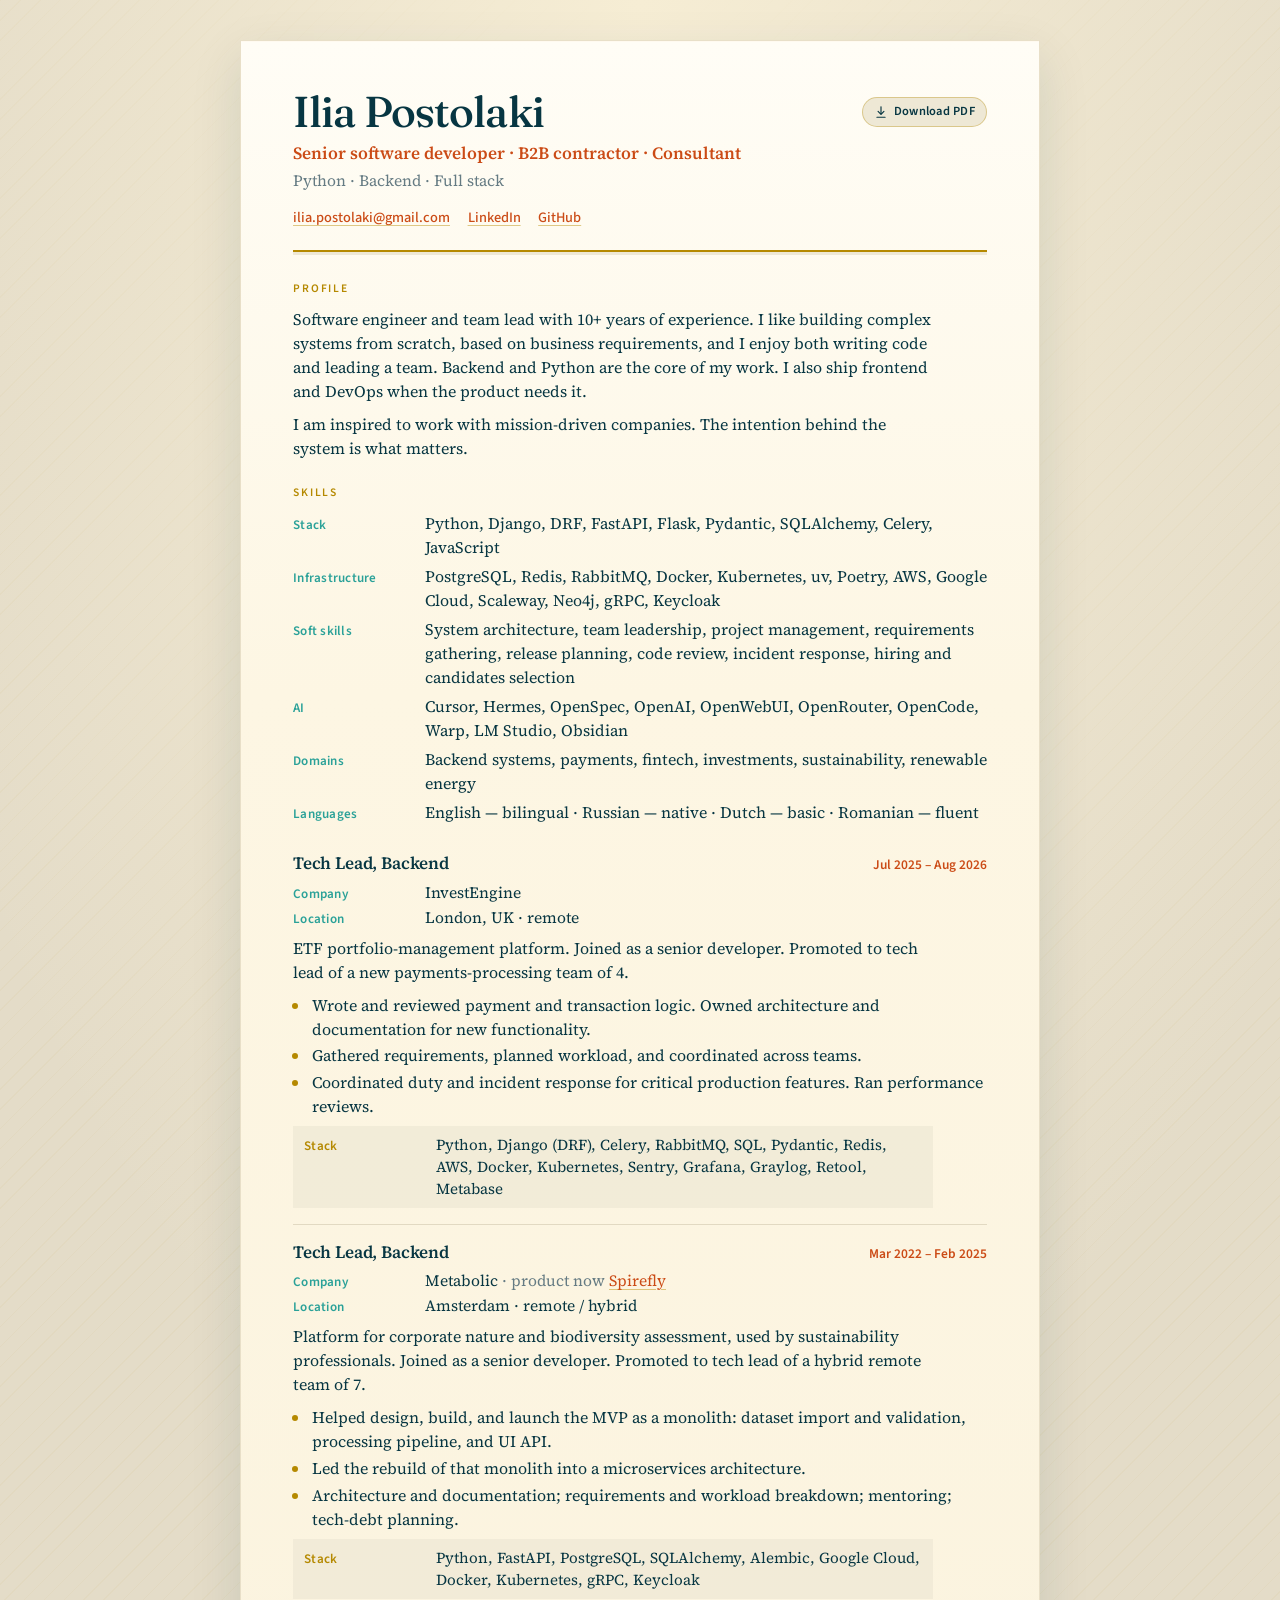
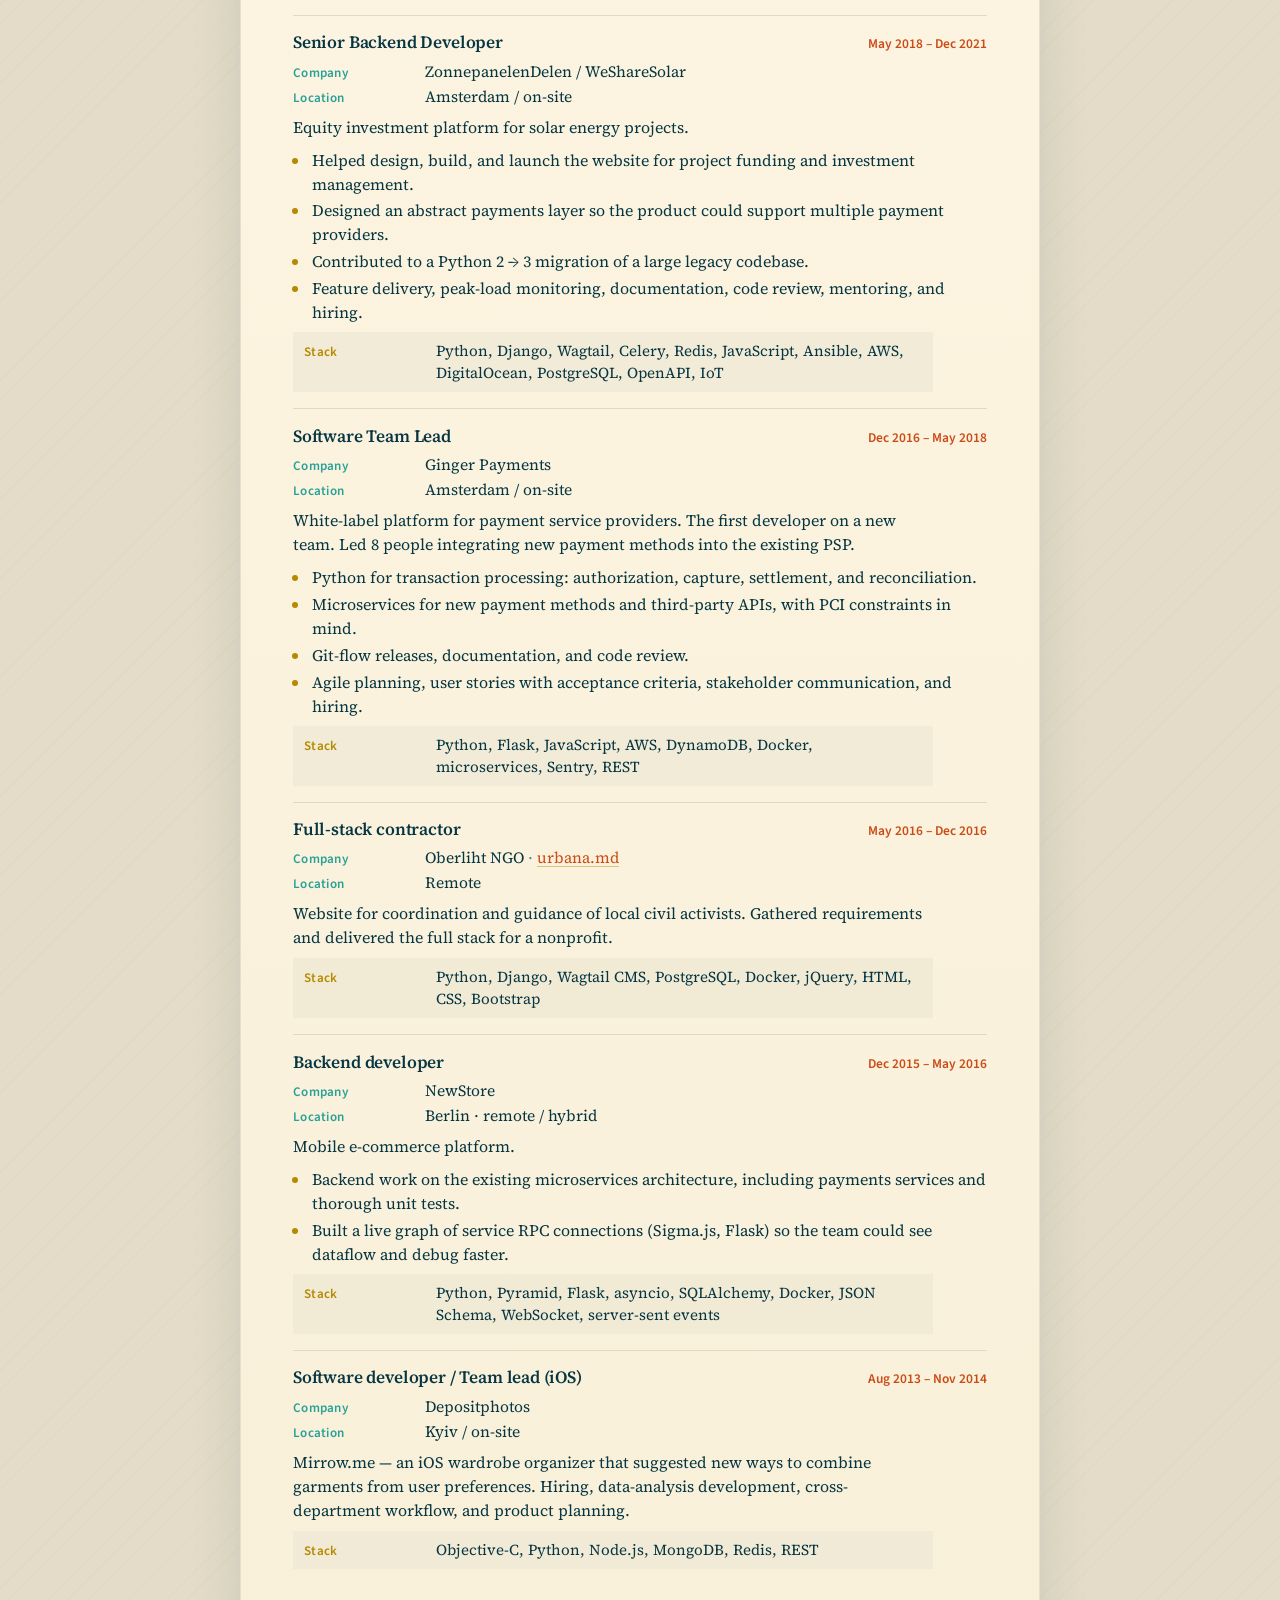
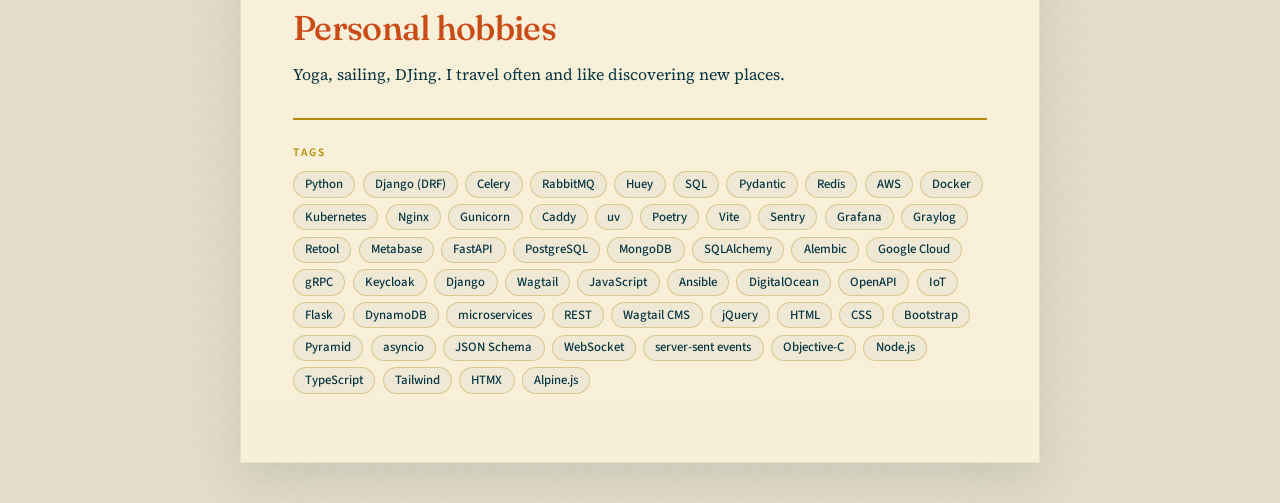
==== commit 785f786d: "Add Astroswing stack tags and AI tools to CV. Co-authored-by: Cursor <cursoragent@cursor.com>" ====
--- a/index.html
+++ b/index.html
@@ -51,7 +51,7 @@
         <li><span>Stack</span> Python, Django, DRF, FastAPI, Flask, Pydantic, SQLAlchemy, Celery, JavaScript</li>
         <li><span>Infrastructure</span> PostgreSQL, Redis, RabbitMQ, Docker, Kubernetes, uv, Poetry, AWS, Google Cloud, Scaleway, Neo4j, gRPC, Keycloak</li>
         <li><span>Soft skills</span> System architecture, team leadership, project management, requirements gathering, release planning, code review, incident response, hiring and candidates selection</li>
-        <li><span>AI</span> Cursor, Hermes, OpenSpec, OpenAI, OpenWebUI, OpenRouter, OpenCode, Warp</li>
+        <li><span>AI</span> Cursor, Hermes, OpenSpec, OpenAI, OpenWebUI, OpenRouter, OpenCode, Warp, LM Studio, Obsidian</li>
         <li><span>Domains</span> Backend systems, payments, fintech, investments, sustainability, renewable energy</li>
         <li><span>Languages</span> English — bilingual · Russian — native · Dutch — basic · Romanian — fluent</li>
       </ul>
@@ -259,6 +259,7 @@
         <li>Django (DRF)</li>
         <li>Celery</li>
         <li>RabbitMQ</li>
+        <li>Huey</li>
         <li>SQL</li>
         <li>Pydantic</li>
         <li>Redis</li>
@@ -266,8 +267,11 @@
         <li>Docker</li>
         <li>Kubernetes</li>
         <li>Nginx</li>
+        <li>Gunicorn</li>
+        <li>Caddy</li>
         <li>uv</li>
         <li>Poetry</li>
+        <li>Vite</li>
         <li>Sentry</li>
         <li>Grafana</li>
         <li>Graylog</li>
@@ -275,6 +279,7 @@
         <li>Metabase</li>
         <li>FastAPI</li>
         <li>PostgreSQL</li>
+        <li>MongoDB</li>
         <li>SQLAlchemy</li>
         <li>Alembic</li>
         <li>Google Cloud</li>
@@ -303,7 +308,10 @@
         <li>server-sent events</li>
         <li>Objective-C</li>
         <li>Node.js</li>
-        <li>MongoDB</li>
+        <li>TypeScript</li>
+        <li>Tailwind</li>
+        <li>HTMX</li>
+        <li>Alpine.js</li>
       </ul>
     </section>
   </main>
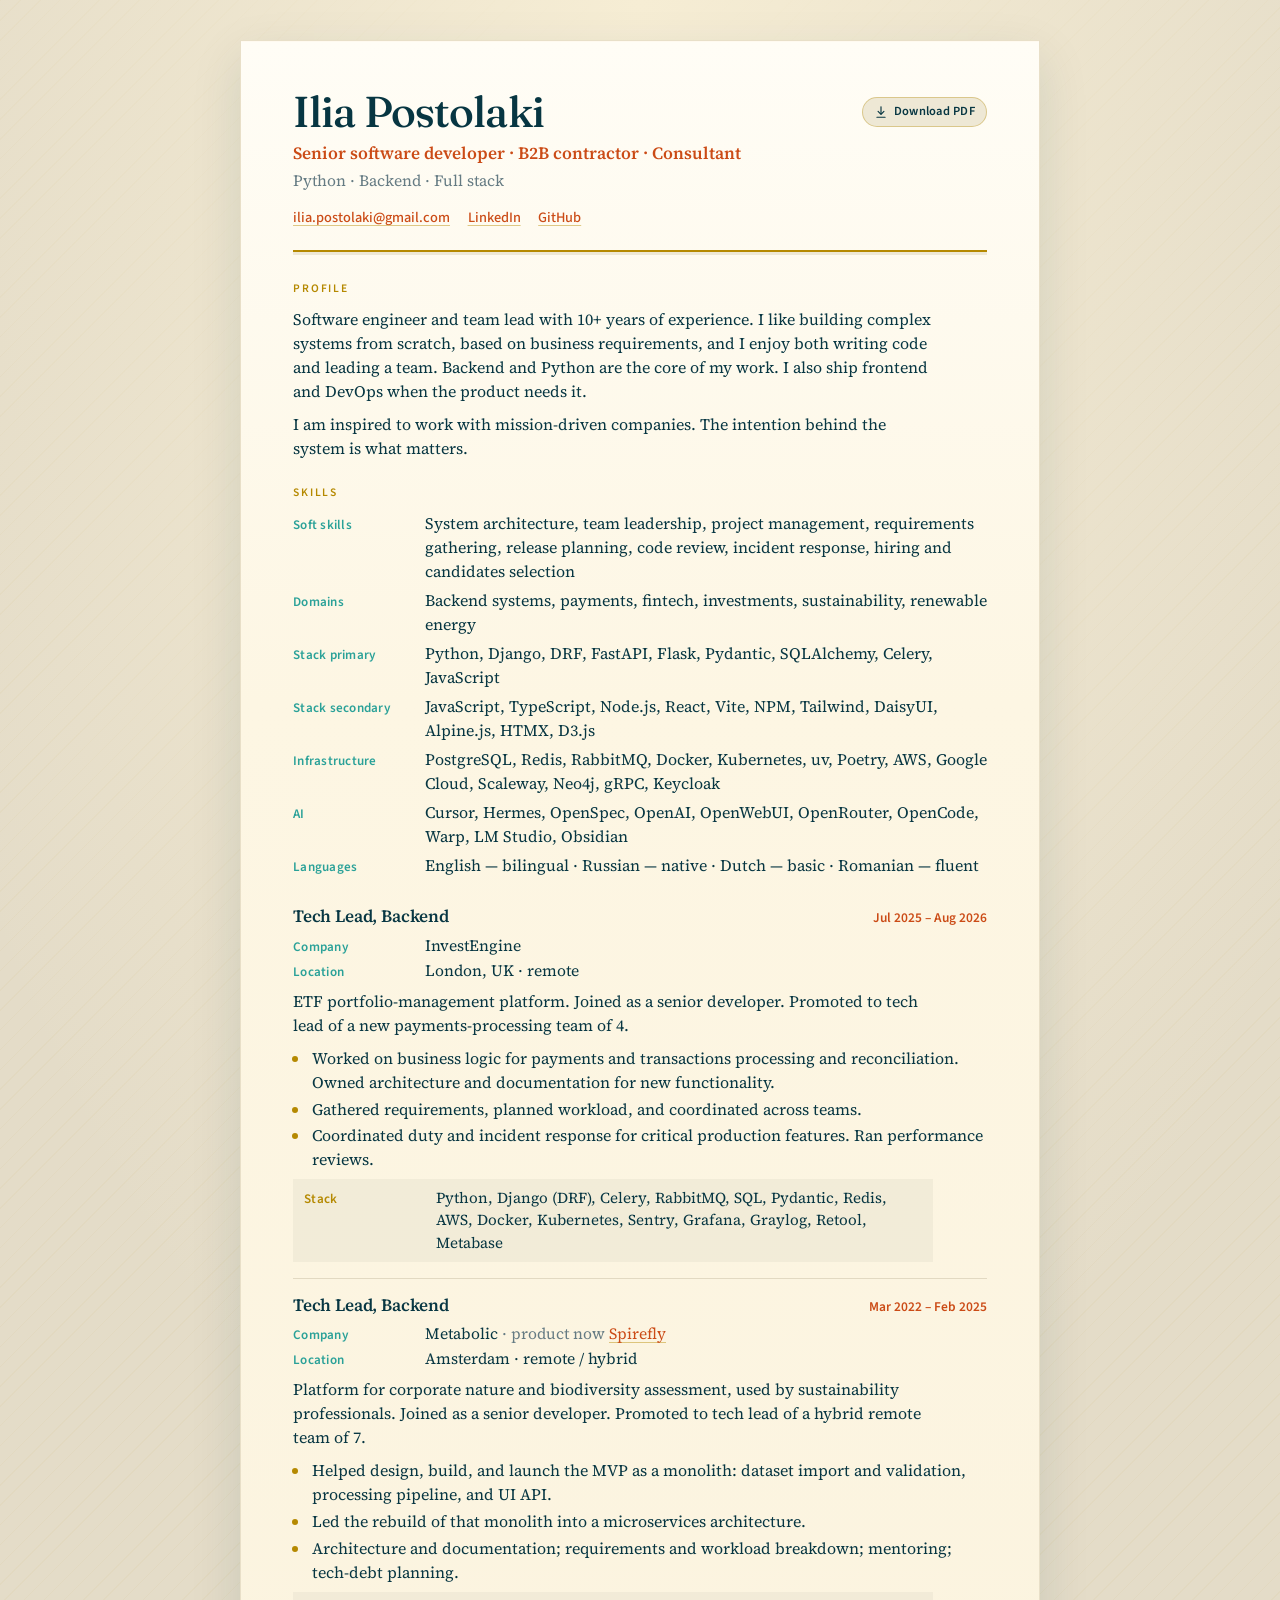
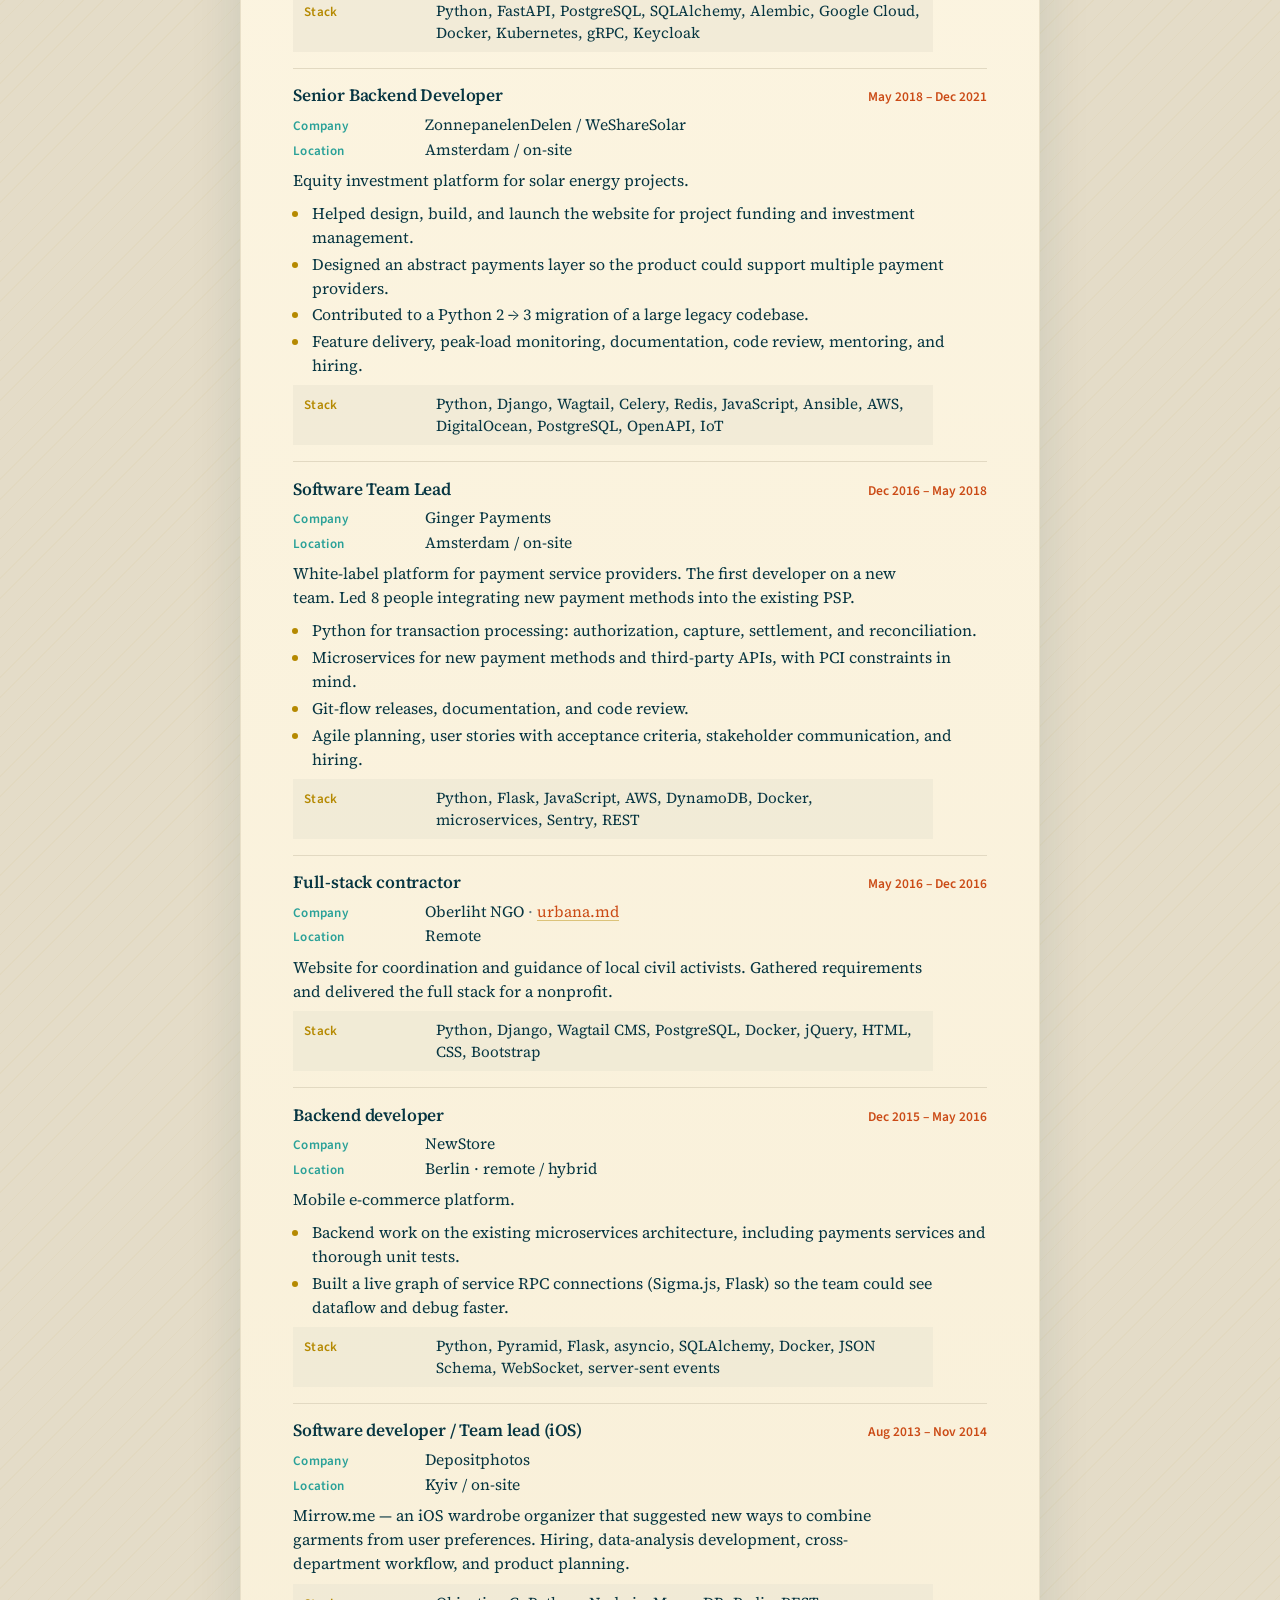
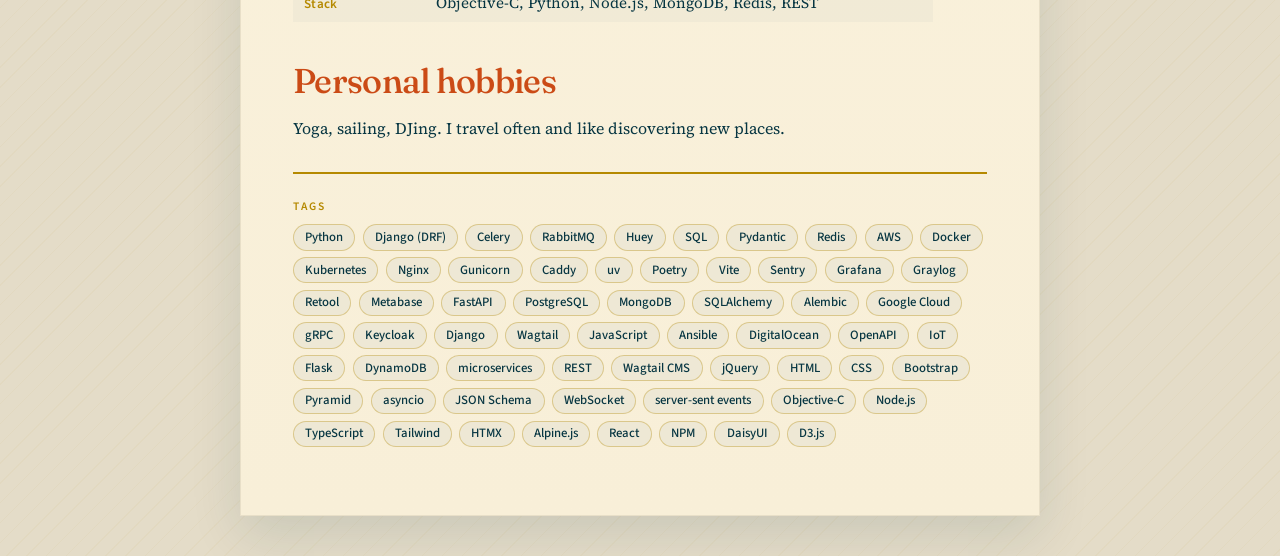
==== commit 83f6c34b: "Reorder skills, split stack, and add frontend tags. Co-authored-by: Cursor <cursoragent@cursor.com>" ====
--- a/index.html
+++ b/index.html
@@ -27,8 +27,8 @@
       <p class="focus">Python · Backend · Full stack</p>
       <p class="meta">
         <a href="mailto:ilia.postolaki@gmail.com">ilia.postolaki@gmail.com</a>
-        <a href="https://www.linkedin.com/in/ilia-postolaki-63a211159">LinkedIn</a>
-        <a href="https://github.com/ipostolaki/">GitHub</a>
+        <a href="https://www.linkedin.com/in/ilia-postolaki-63a211159" target="_blank" rel="noopener noreferrer">LinkedIn</a>
+        <a href="https://github.com/ipostolaki/" target="_blank" rel="noopener noreferrer">GitHub</a>
       </p>
     </header>
 
@@ -48,11 +48,12 @@
     <section class="block skills">
       <h2>Skills</h2>
       <ul>
-        <li><span>Stack</span> Python, Django, DRF, FastAPI, Flask, Pydantic, SQLAlchemy, Celery, JavaScript</li>
+        <li><span>Soft skills</span> System architecture, team leadership, project management, requirements gathering, release planning, code review, incident response, hiring and candidates selection</li>
+        <li><span>Domains</span> Backend systems, payments, fintech, investments, sustainability, renewable energy</li>
+        <li><span>Stack primary</span> Python, Django, DRF, FastAPI, Flask, Pydantic, SQLAlchemy, Celery, JavaScript</li>
+        <li><span>Stack secondary</span> JavaScript, TypeScript, Node.js, React, Vite, NPM, Tailwind, DaisyUI, Alpine.js, HTMX, D3.js</li>
         <li><span>Infrastructure</span> PostgreSQL, Redis, RabbitMQ, Docker, Kubernetes, uv, Poetry, AWS, Google Cloud, Scaleway, Neo4j, gRPC, Keycloak</li>
-        <li><span>Soft skills</span> System architecture, team leadership, project management, requirements gathering, release planning, code review, incident response, hiring and candidates selection</li>
         <li><span>AI</span> Cursor, Hermes, OpenSpec, OpenAI, OpenWebUI, OpenRouter, OpenCode, Warp, LM Studio, Obsidian</li>
-        <li><span>Domains</span> Backend systems, payments, fintech, investments, sustainability, renewable energy</li>
         <li><span>Languages</span> English — bilingual · Russian — native · Dutch — basic · Romanian — fluent</li>
       </ul>
     </section>
@@ -80,7 +81,7 @@
           Joined as a senior developer. Promoted to tech lead of a new payments-processing team of 4.
         </p>
         <ul>
-          <li>Wrote and reviewed payment and transaction logic. Owned architecture and documentation for new functionality.</li>
+          <li>Worked on business logic for payments and transactions processing and reconciliation. Owned architecture and documentation for new functionality.</li>
           <li>Gathered requirements, planned workload, and coordinated across teams.</li>
           <li>Coordinated duty and incident response for critical production features. Ran performance reviews.</li>
         </ul>
@@ -312,6 +313,10 @@
         <li>Tailwind</li>
         <li>HTMX</li>
         <li>Alpine.js</li>
+        <li>React</li>
+        <li>NPM</li>
+        <li>DaisyUI</li>
+        <li>D3.js</li>
       </ul>
     </section>
   </main>
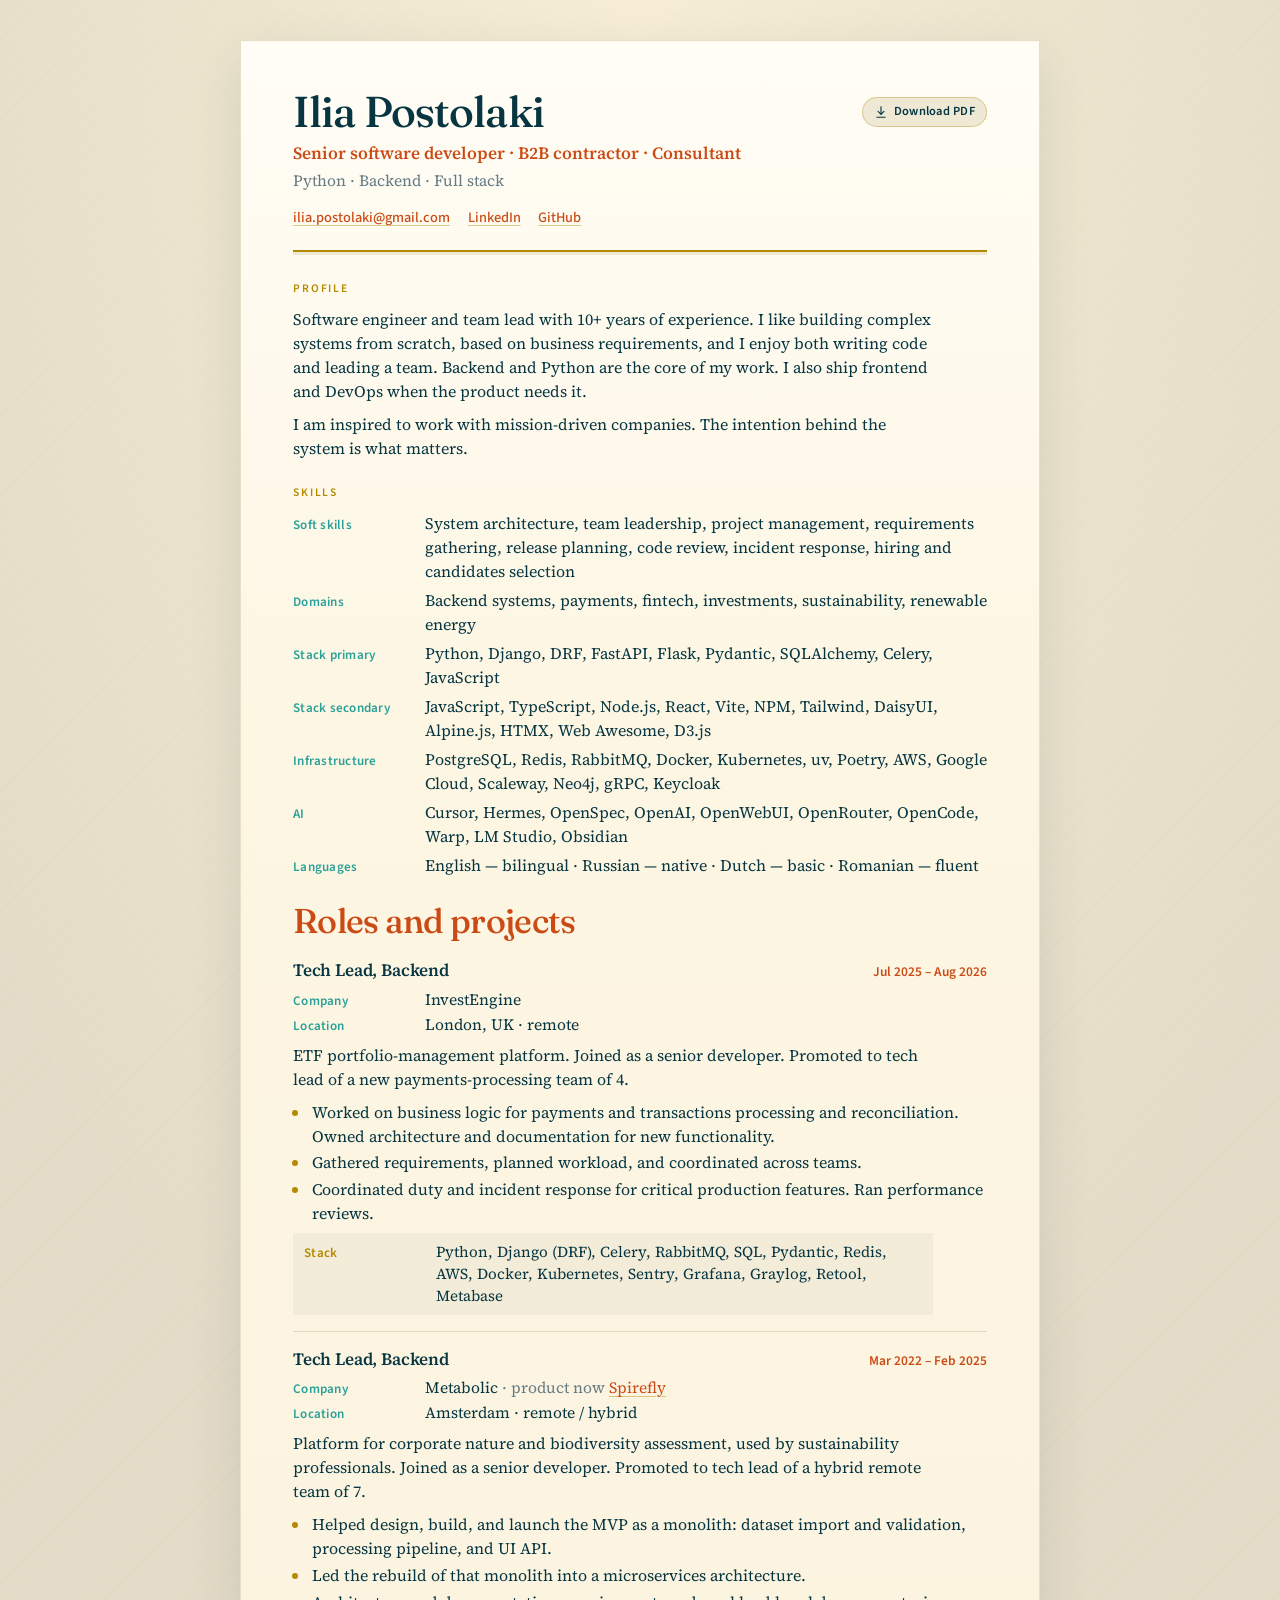
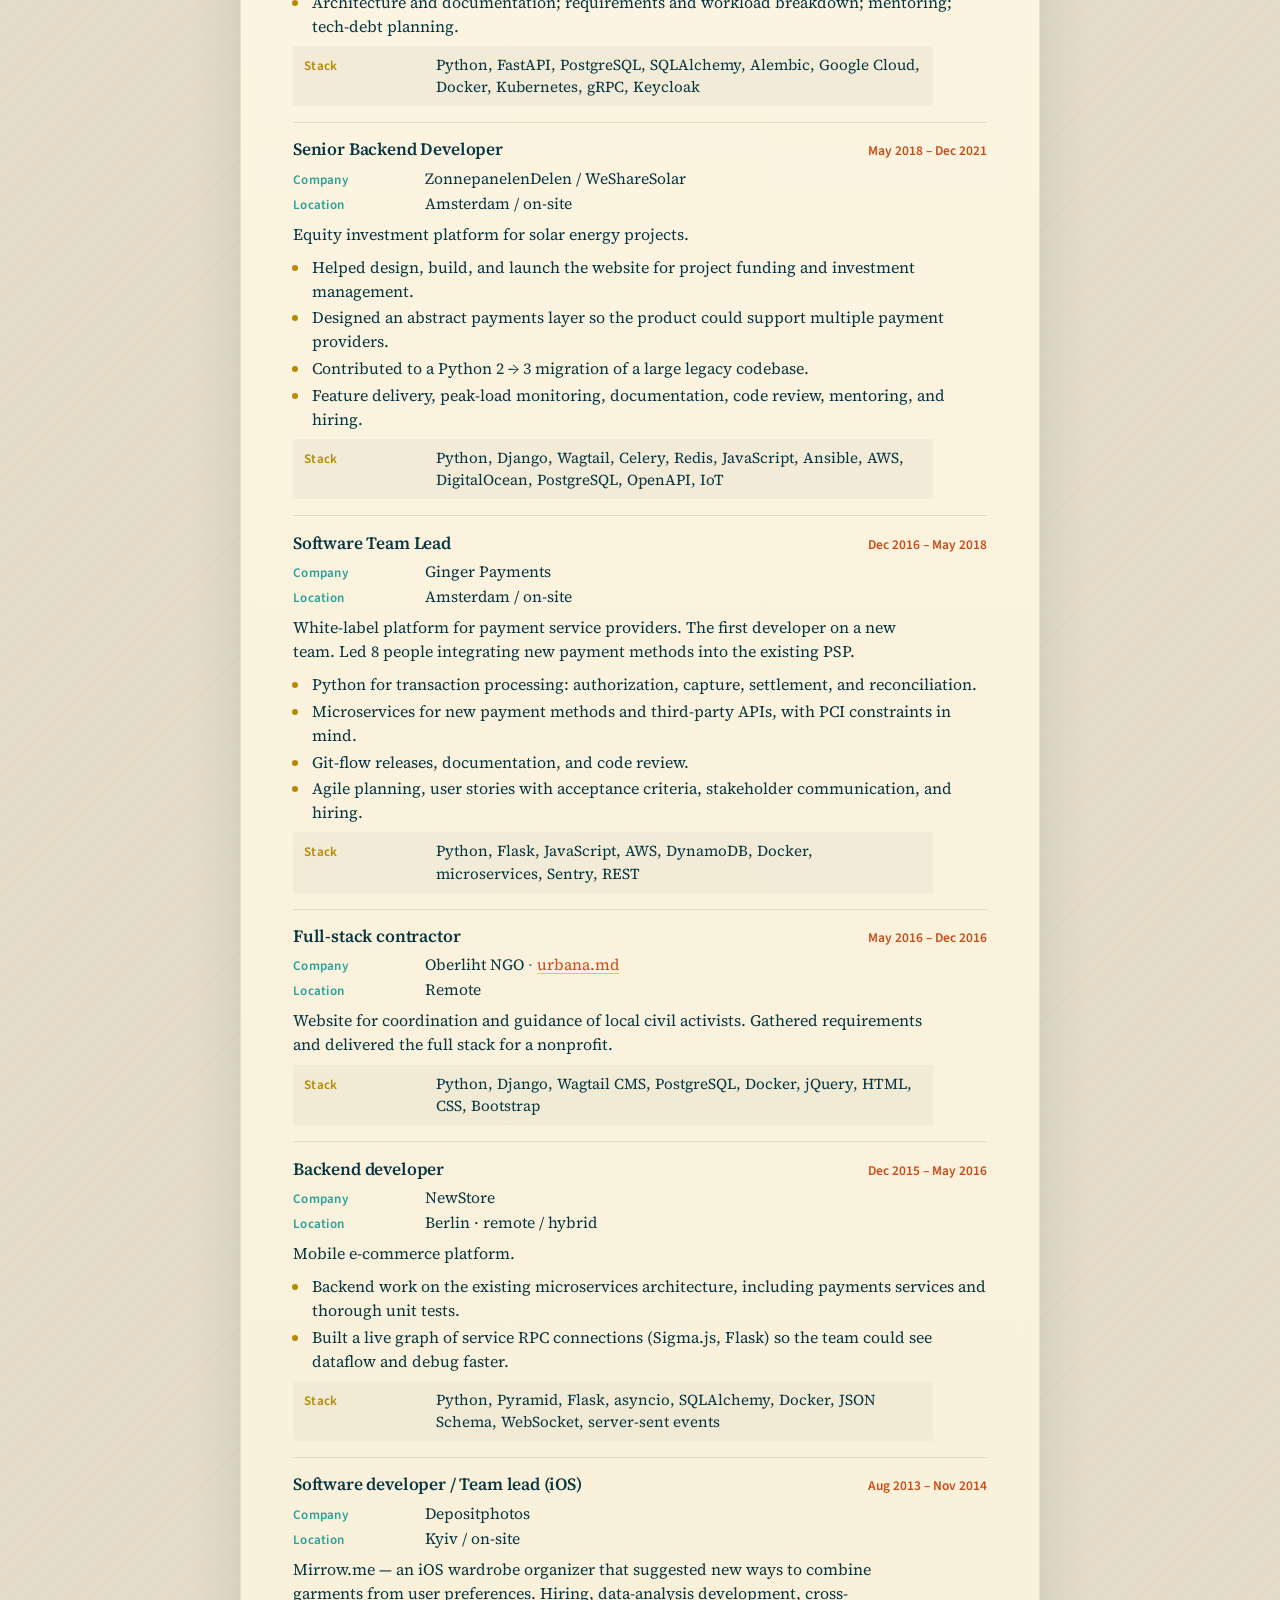
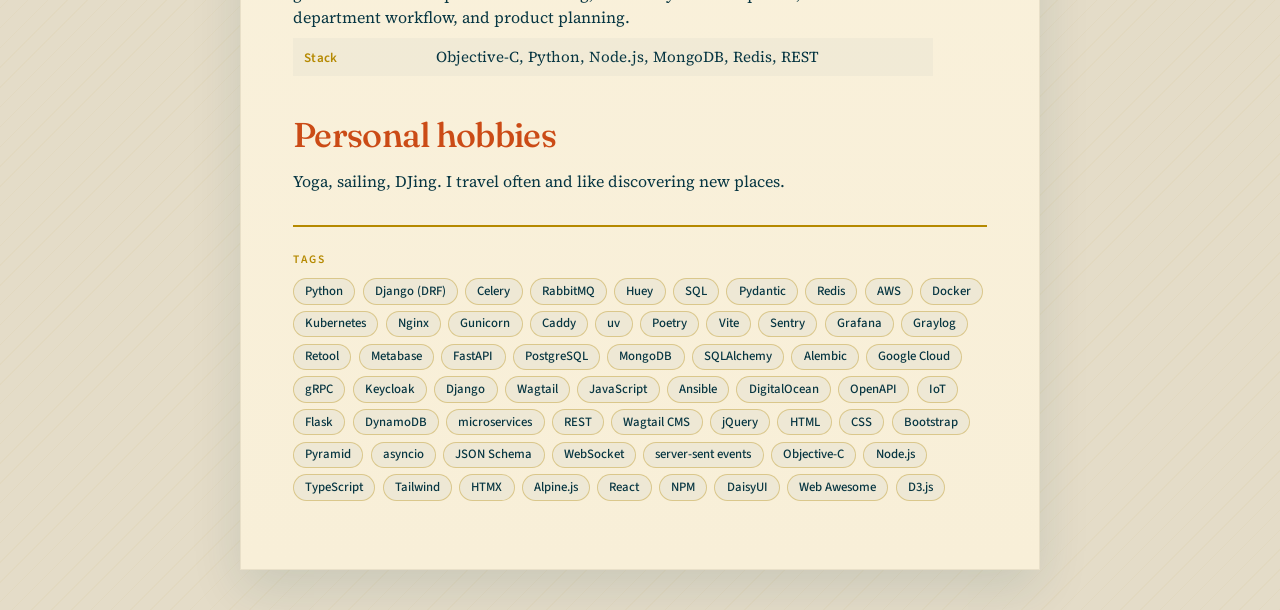
==== commit bc4fbfbf: "Add Roles and projects heading and Web Awesome. Co-authored-by: Cursor <cursoragent@cursor.com>" ====
--- a/index.html
+++ b/index.html
@@ -51,14 +51,15 @@
         <li><span>Soft skills</span> System architecture, team leadership, project management, requirements gathering, release planning, code review, incident response, hiring and candidates selection</li>
         <li><span>Domains</span> Backend systems, payments, fintech, investments, sustainability, renewable energy</li>
         <li><span>Stack primary</span> Python, Django, DRF, FastAPI, Flask, Pydantic, SQLAlchemy, Celery, JavaScript</li>
-        <li><span>Stack secondary</span> JavaScript, TypeScript, Node.js, React, Vite, NPM, Tailwind, DaisyUI, Alpine.js, HTMX, D3.js</li>
+        <li><span>Stack secondary</span> JavaScript, TypeScript, Node.js, React, Vite, NPM, Tailwind, DaisyUI, Alpine.js, HTMX, Web Awesome, D3.js</li>
         <li><span>Infrastructure</span> PostgreSQL, Redis, RabbitMQ, Docker, Kubernetes, uv, Poetry, AWS, Google Cloud, Scaleway, Neo4j, gRPC, Keycloak</li>
         <li><span>AI</span> Cursor, Hermes, OpenSpec, OpenAI, OpenWebUI, OpenRouter, OpenCode, Warp, LM Studio, Obsidian</li>
         <li><span>Languages</span> English — bilingual · Russian — native · Dutch — basic · Romanian — fluent</li>
       </ul>
     </section>
 
-    <section class="block">
+    <section class="block roles">
+      <h2>Roles and projects</h2>
       <article class="job">
         <header>
           <div class="job-heading">
@@ -316,6 +317,7 @@
         <li>React</li>
         <li>NPM</li>
         <li>DaisyUI</li>
+        <li>Web Awesome</li>
         <li>D3.js</li>
       </ul>
     </section>
--- a/styles.css
+++ b/styles.css
@@ -323,7 +323,8 @@
   border-top: 2px solid var(--yellow);
 }
 
-.block.personal h2 {
+.block.personal h2,
+.block.roles h2 {
   margin: 0 0 1rem;
   color: var(--orange);
   font-family: Fraunces, Georgia, serif;
